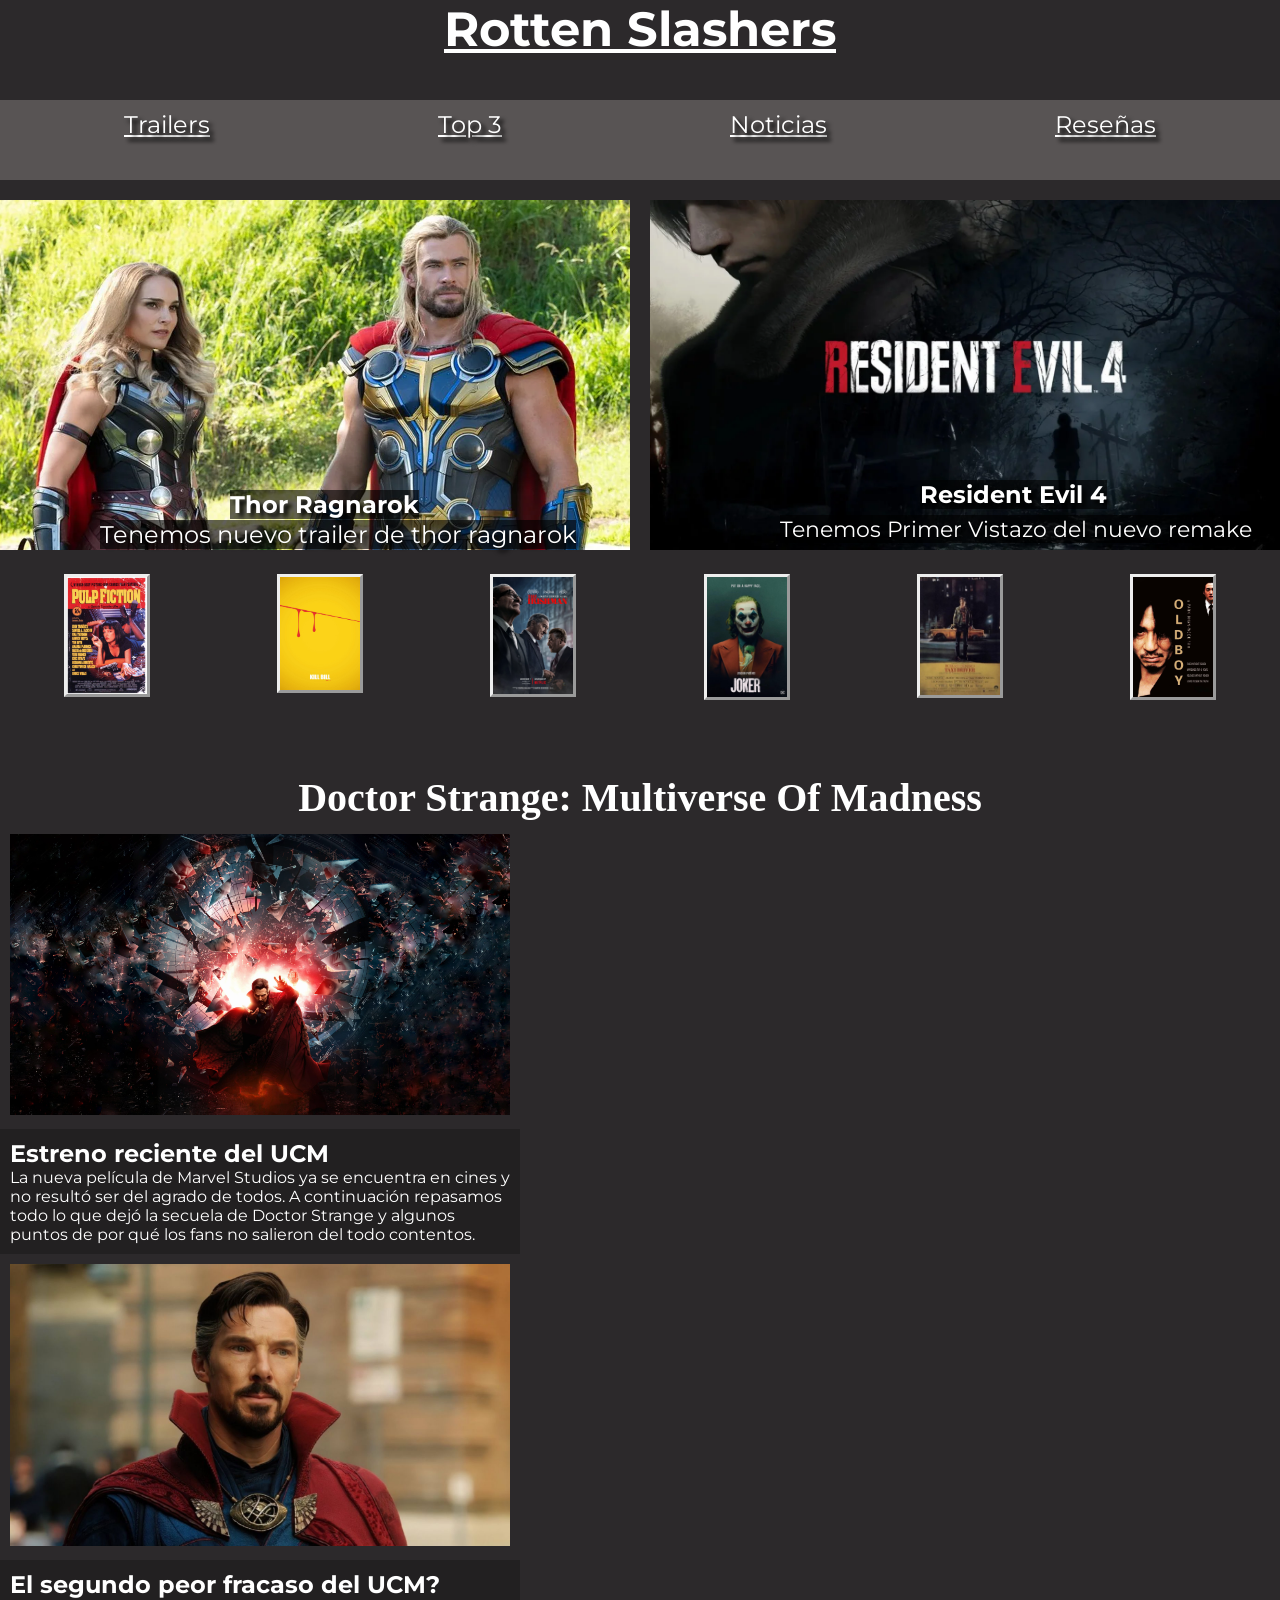
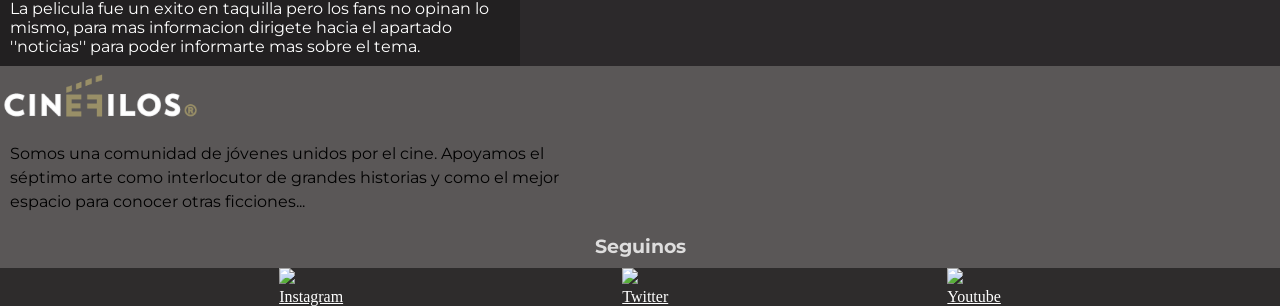
==== index.html @ 1c64549d "first commit" ====
<!DOCTYPE html>
<html lang="en">

<head>
    <meta charset="UTF-8">
    <meta http-equiv="X-UA-Compatible" content="IE=edge">
    <meta name="viewport" content="width=device-width, initial-scale=1.0">
    <title>Rotten Slashers</title>
    <link rel="stylesheet" href="./css/style.css">
    <link rel="preconnect" href="https://fonts.googleapis.com">
    <link rel="preconnect" href="https://fonts.gstatic.com" crossorigin>
    <link href="https://fonts.googleapis.com/css2?family=Indie+Flower&family=Montserrat:wght@400;700&display=swap"
        rel="stylesheet">
</head>

<body>
    <main>
        <header>
            <a href="./index.html" class="titulo1">
                <h1>Rotten Slashers</h1>
            </a>
            <article class="articulo">
                <div class="trailer1">
                    <a href="./secciones/trailers.html">Trailers</a>
                </div>
                <div class="top10">
                    <a href="./secciones/top10.html">Top 3</a>
                </div>
                <div class="noticias">
                    <a href="./secciones/noticias.html">Noticias</a>
                </div>
                <div class="reseñas">
                    <a href="./secciones/reseñas.html">Reseñas</a>
                </div>
            </article>
        </header>
        <article class="grid">
            <div>
                <img src="./image/thor jeje.png" alt="">
            </div>
            <div>
                <img src="./image/Resident-evil-4-1400x800.jpg (1).jpg" alt="">
            </div>
        </article>
        <section class="ImagenTexto">
            <h2 class="thor">Thor Ragnarok</h2>
            <p class="trailer">Tenemos nuevo trailer de thor ragnarok</p>
            <h2 class="resident">Resident Evil 4</h2>
            <p class="trailer2">Tenemos Primer Vistazo del nuevo remake</p>
        </section>
        <article class="image">
            <div>
                <img src="./secciones/image/pulp-fiction.jpg" alt="">
            </div>
            <div>
                <img src="./secciones/image/s.jpg" alt="">
            </div>
            <div>
                <img src="./secciones/image/Irlandés.jpg" alt="">
            </div>
            <div>
                <img src="./secciones/image/dd586203382ee10102c591bff2a551b8.jpg" alt="">
            </div>
            <div>
                <img src="./secciones/image/D_NQ_NP_952927-MLA26404865050_112017-O.jpg" alt="">
            </div>
            <div>
                <img src="./secciones/image/357472.jpg" alt="">
            </div>
        </article>
        <div class="NoticiasMenu">
            <h2>Doctor Strange: Multiverse Of Madness</h2>
            <img src="./secciones/image/doctor.jpg" alt="">
        </div>
        <div class="texto2">
            <h2>Estreno reciente del UCM</h2>
            <p>La nueva película de Marvel Studios ya se encuentra en cines y no resultó ser del agrado de todos. A
                continuación repasamos todo lo que dejó la secuela de Doctor Strange y algunos puntos de por qué los
                fans no
                salieron del todo contentos.</p>
        </div>
        <article class="doctor2">
            <img src="./secciones/image/doctor 2.jpg" alt="">
            <div class="ParrafoDoctor">
                <h2>El segundo peor fracaso del UCM?</h2>
                <p>La pelicula fue un exito en taquilla pero los fans no opinan lo mismo, para mas informacion
                    dirigete hacia el apartado ''noticias'' para poder informarte mas sobre el tema.
                </p>
            </div>
        </article>
        <footer>
            <div class="cinefilo">
                <img src="./image/SIN-FONDO-1.png" alt="">
                <p>Somos una comunidad de jóvenes unidos por el cine.
                    Apoyamos el séptimo arte como interlocutor de grandes historias
                    y como el mejor espacio para conocer otras ficciones...</p>
            </div>
            <div class="seguinos">
                <h2>Seguinos</h2>
            </div>
            <div class="redes">
                <a href="https://www.instagram.com/slashd5/">
                    <img src="https://img.icons8.com/fluency/48/000000/instagram-new.png">
                    <p>Instagram</p>
                </a>
                <a href="https://twitter.com/slashf5">
                    <img src="https://img.icons8.com/fluency/48/000000/twitter.png">
                    <p>Twitter</p>
                </a>
                <a href="https://www.youtube.com/channel/UCQHdtPKW9OUkHSm7GpXSTvQ">
                    <img src="https://img.icons8.com/color/48/000000/youtube-play.png">
                    <p>Youtube</p>
                </a>
            </div>
        </footer>
    </main>
</body>

</html>
---- css/style.css ----
*{
    margin: 0;
    padding: 0;
    }
    /* Mobile First 480px a 768px*/
    @media (max-width:720px){
        .articulo{
            font-family: 'Indie Flower', cursive;
            font-family: 'Montserrat', sans-serif;
            display: flex;
            justify-content: space-around;
            flex-direction: row;
            background-color:  rgb(63, 60, 60);
        }
        header h1{
            font-size: 3rem;
            background-color: rgba(65, 59, 59, 0.514);
        }
        body img{
            width: 200px;
        }
        body {
            background-color: rgb(63, 60, 60);
        }
        /* links visitados */
a:link {
    color:rgb(255, 255, 255)
}
/* link ya visitado */
a:visited {
    transition: color 0.3s ease;
    color:rgb(224, 127, 200)
}
/* pasar el mouse por arriba */
a:hover {
    transition: color 0.3s ease;
    color:#20caf5
}
/* clickear el link o mantener presionado */
a:active {
    transition: color 0.3s ease;
    color:rgb(255, 0, 0);
}
body {
    background-color: rgb(44, 41, 43);
}
body p{
    color: rgb(204, 198, 198);
    font-size: 1rem;
    margin: 10px;
}
body h2 {
    color: rgb(255, 255, 255);
    margin: 20px;
}
.notices img{
    width: 400px;
    height: 200px;
}
body img {
    margin: 10px;
}
.estrenol {
    background-color: rgba(0, 0, 0, 0.342);
}
.estrenot {
    background-color: rgba(0, 0, 0, 0.342);
}
.estrenor {
    background-color: rgba(0, 0, 0, 0.342);
}
.main {
    margin: 20px;
}
.grid {
    display: flex;
}
.grid img{
    width: 240px;
}
.image img {
    width: 50px;
    border: outset;
}
.image {
    display: flex;
    justify-content: space-between;
    margin: 20px;
}
@media only screen and (min-width: 0px) {
    .grid {
        display: none;
    }
}
@media only screen and (min-width: 0px) {
    .ImagenTexto {
        display: none;
    }
}
footer img {
    width: 50px;
}
.redes{
    background-color: rgb(34, 37, 34);
    display: flex;
    flex-direction: row;
    justify-content: space-around;
}
@media only screen and (min-width: 0px) {
    .cinefilo {
    display: none;
    }
}
@media only screen and (min-width: 0px) {
    .seguinos {
    display: none;
    }
}
}
    /* desktop */
@media (min-width:720px){
        
    /* esta seccion vendria a ser los links de la barra header */
    .articulo{
        height: 60px;
        font-family: 'Indie Flower', cursive;
        font-family: 'Montserrat', sans-serif;
        display: flex;
        justify-content: space-around;
        flex-direction: row;
        text-shadow: 4px 4px 4px rgb(0, 0, 0);
        font-size: 1.5rem;
        background-color: rgb(88, 84, 84);
        padding: 10px;
    }
    .image img {
        width: 80px;
        border-style: outset;
    }
    .image {
        display: flex;
        justify-content: center;
        justify-content: space-around;
        height: 200px;
    }
    .NoticiasMenu img {
        width: 500px;
        padding: 10px;
    }
    .NoticiasMenu {
        color: white;
    }
    .doctor2 img{
        width: 500px;
        padding: 10px;
    }
    .ParrafoDoctor {
        padding: 10px;
        width: 500px;
        color: rgb(255, 255, 255);
        background-color: rgba(0, 0, 0, 0.226);
        font-size: 1rem;
        font-family: 'Montserrat', sans-serif;
    }
    .NoticiasMenu h2 {
        display: flex;
        justify-content: center;
        height: 50px;
        font-size: 2.5rem;
    }
    .redes{
        display: flex;
        justify-content: end;
    }
    .texto2 {
        padding: 10px;
        width: 500px;
        color: rgb(255, 255, 255);
        background-color: rgba(0, 0, 0, 0.226);
        font-size: 1rem;
        font-family: 'Montserrat', sans-serif;
    }
    /* links visitados */
    a:link {
        color:rgb(255, 255, 255)
    }
    /* link ya visitado */
    a:visited {
        transition: color 0.3s ease;
        color:rgb(224, 127, 200)
    }
    /* pasar el mouse por arriba */
    a:hover {
        transition: color 0.3s ease;
        color:#20caf5
    }
    /* clickear el link o mantener presionado */
    a:active {
        transition: color 0.3s ease;
        color:rgb(255, 0, 0);
    }
    body {
        /* background-image: url(./image/fondo2.jpg); */
        background-color: rgb(44, 41, 43);
    }
    .ultimotrailer {
        color: white;
    }
    .parrafotrailer{
        color: white;
    }
    .grid img{
        width: 650px;
        height: 350px;
        padding: 10px;
        cursor: pointer;
        box-shadow: 0px 0px 0px black;
    }
    .grid {
        display: flex;
        justify-content: center;
        padding: 10px;
    }
    .ImagenTexto {
        font-family: 'Montserrat', sans-serif;
        display: flex;
    }
    .thor { 
        position: absolute;
        top: 490px;
        left: 230px;
        background-color: rgba(0, 0, 0, 0.616);
        color: white;
        text-shadow: 4px 4px 4px rgb(0, 0, 0);
        cursor: pointer;
    }
    .trailer {
        position: absolute;
        top: 520px;
        left: 100px;
        font-size: 1.5rem;
        background-color: rgba(0, 0, 0, 0.616);
        color: white;
        text-shadow: 4px 4px 4px rgb(0, 0, 0);
        cursor: pointer;
    }
    .resident {
        position: absolute;
        top: 480px;
        left: 920px;
        font-size: 1.5rem;
        background-color: rgba(0, 0, 0, 0.616);
        color: white;
        text-shadow: 4px 4px 4px rgb(0, 0, 0);
        cursor: pointer;
    }
    .trailer2 {
        position: absolute;
        top: 515px;
        left: 780px;
        font-size: 1.4rem;
        background-color: rgba(0, 0, 0, 0.616);
        color: white;
        text-shadow: 4px 4px 4px rgb(0, 0, 0);
        cursor: pointer;
    }
    .cinefilo {
        display: flex;
        flex-direction: column;
    }
    .cinefilo img {
        width: 200px;
    }
    .redes img{
        width: 50px;
    }
    footer {
        background-color: rgb(90, 87, 87);
    }
    .cinefilo p {
        width: 600px;
        font-family: 'Montserrat', sans-serif;
        line-height: 1.5rem;
        padding: 10px;
    }
    .redes {
        display: flex;
        justify-content: flex-end;
        justify-content: space-evenly;
        background-color: rgba(0, 0, 0, 0.493);
    }
    .seguinos {
        display: flex;
        justify-content: center;
        font-family: 'Montserrat', sans-serif;
        color: #ffffffcc;
        font-size: 0.8rem;
        padding: 10px;
    }
    .titulo1 {
        display: flex;
        justify-content: center;
        font-family: 'Montserrat', sans-serif;
        height: 100px;
        font-size: 1.5rem;
    }
    .top img{
        width: 600px;
        height: 300px;
        margin: 10px;
    }
    .top {
        display: flex;
        flex-direction: column;
        align-items: center;
    }
    .top p {
        width: 1000px;
        color: white;
        font-family: 'Montserrat', sans-serif;
        line-height: 1.5rem;
    }
    .top h2 {
        font-size: 2rem;
        color: white;
        font-family: 'Montserrat', sans-serif;
        text-shadow: 4px 4px 4px rgb(0, 0, 0);
        margin: 20px;
    }
    .TituloTop h2{
        display: flex;
        justify-content: center;
        font-size: 2rem;
        color: white;
        margin: 30px;
        text-shadow: 4px 4px 4px rgb(0, 0, 0);
    }
    .notices{
        margin: 10px;
        display: flex;
        align-items: center;
    }
    .notices img{
        width: 700px;
        height: 400px;
    }
    .notices {
        display: flex;
        flex-direction: column;
    }
    .notices .titu{
        display: flex;
        justify-content: center;
    }
    .notices p {
        width: 900px;
        font-family: 'Montserrat', sans-serif;
        line-height: 1.5rem;
        margin: 10px;
        color: white;
    }
    .notices h2{
        width: 750px;
        font-family: 'Montserrat', sans-serif;
        margin: 10px;
        color: white;
    }
    .Trailer {
        margin: 10px;
        display: flex;
        flex-direction: column;
        align-items: center;
    }
    .Trailer p{
        width: 900px;
        font-family: 'Montserrat', sans-serif;
        line-height: 1.5rem;
        margin: 10px;
        color: white;
    }
    .Trailer h2{
        font-family: 'Montserrat', sans-serif;
        margin: 20px;
        color: white;
    }
    .estrenor {
        border: outset;
        font-size: 0.5rem;
        background-color: rgba(0, 0, 0, 0.39);
    }
    .estrenol {
        border: outset;
        font-size: 0.5rem;
        background-color: rgba(0, 0, 0, 0.39);
    }
    .estrenot {
        border: outset;
        font-size: 0.5rem;
        background-color: rgba(0, 0, 0, 0.39);
    }
    .formulario {
        background-color: rgb(61, 62, 65);
        border-radius: 2rem;
        display: grid;
        grid-template-columns: 1fr;
        text-align: center;
        width: min( 60rem, 100% );
        padding-bottom: 1rem;
        margin-top: 1rem;
        font-size: 1.6rem;
        line-height: 1.5;
    }
    .contenedor {
        max-width: 120rem;
        margin: 0 auto;
    }
    .main p {
        font-family: 'Montserrat', sans-serif;
        color: white;
        font-size: 1rem;
    }
    .main h2 {
        color: white;
        font-size: 2rem;
        font-family: 'Montserrat', sans-serif;
    }
}
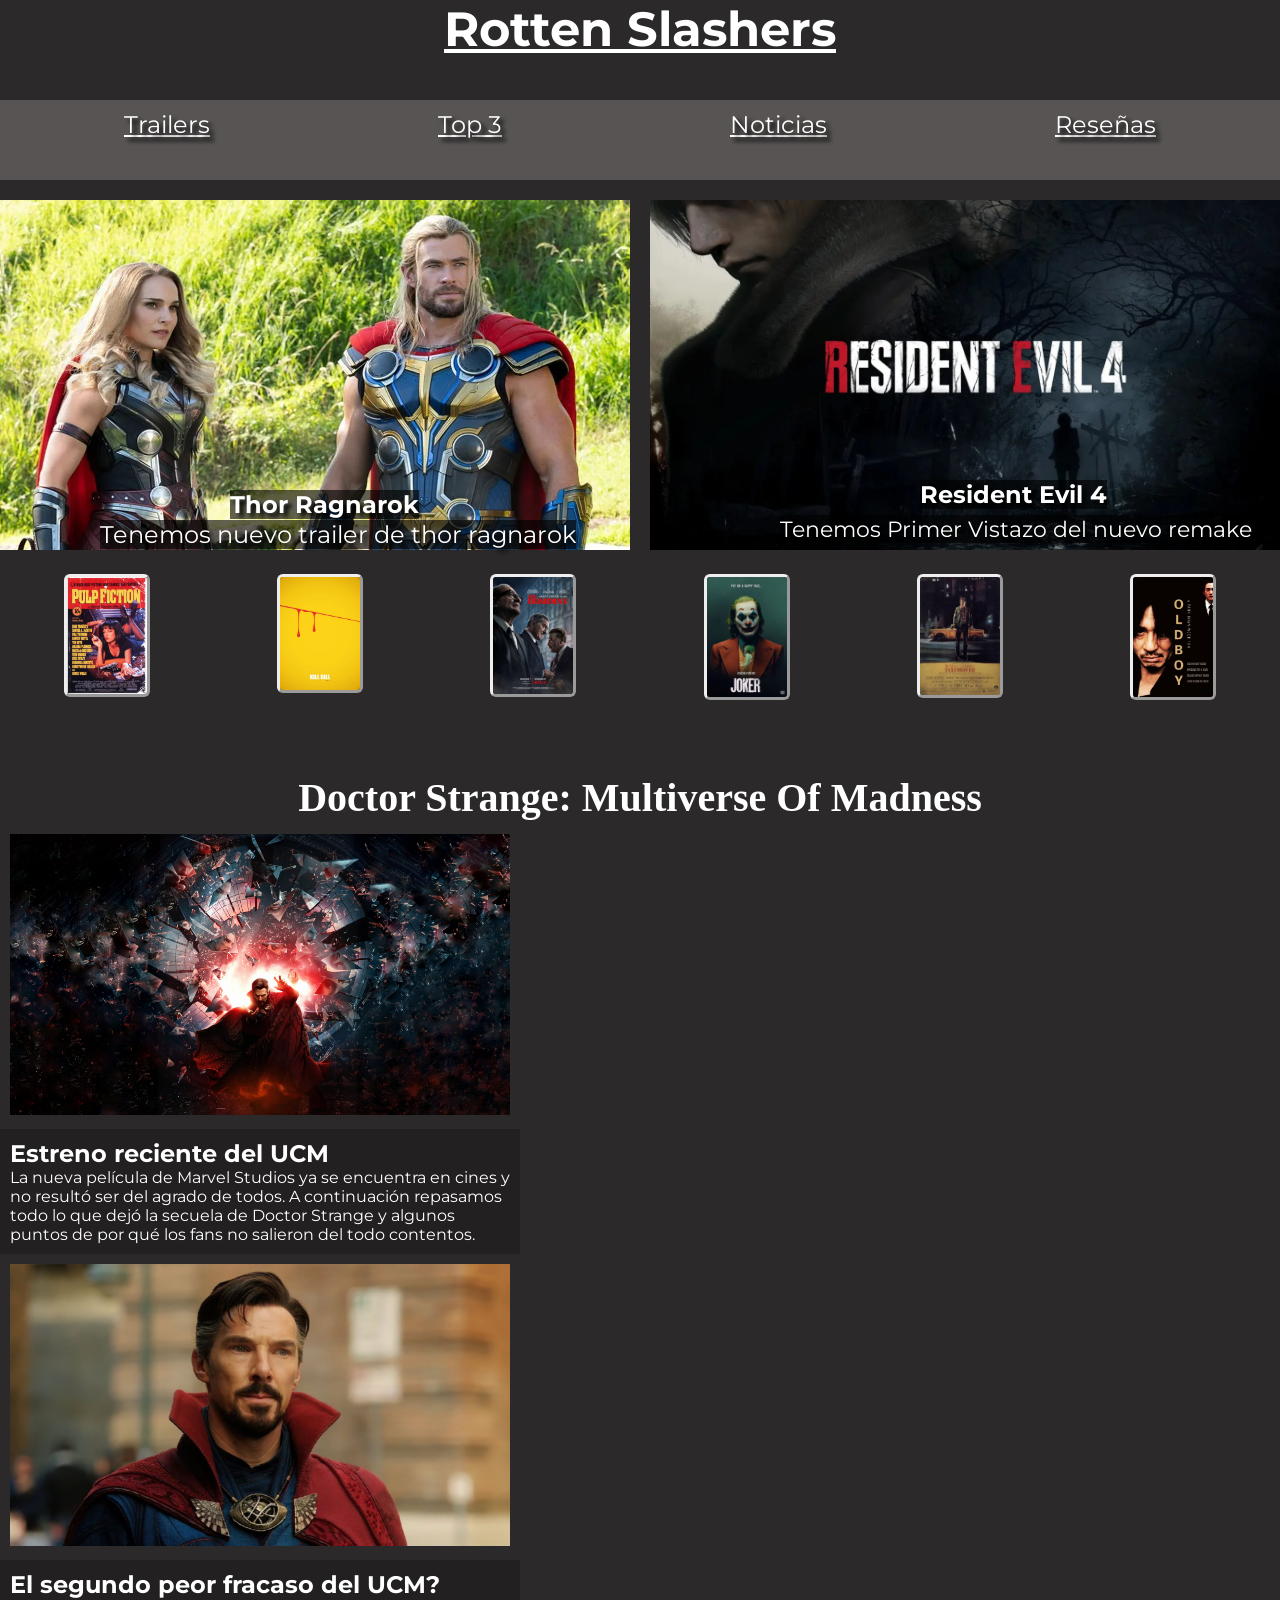
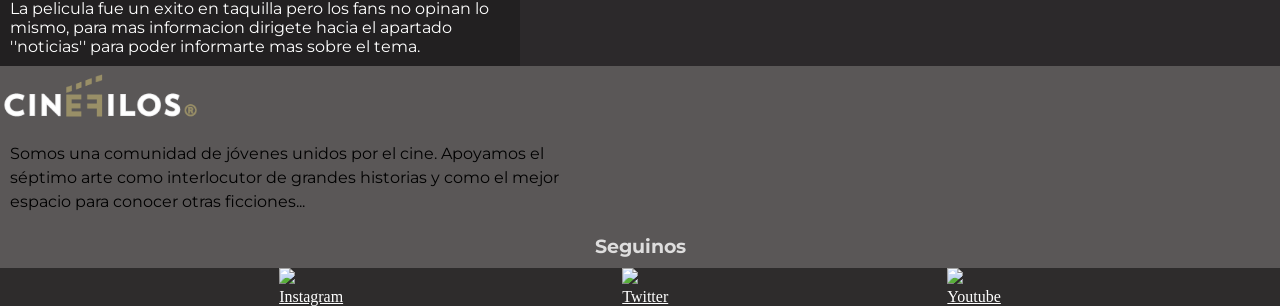
==== commit 47278b9b: "first commit" ====
--- a/index.html
+++ b/index.html
@@ -50,22 +50,22 @@
         </section>
         <article class="image">
             <div>
-                <img src="./secciones/image/pulp-fiction.jpg" alt="">
+                <img class="box" src="./secciones/image/pulp-fiction.jpg" alt="">
             </div>
             <div>
-                <img src="./secciones/image/s.jpg" alt="">
+                <img class="box" src="./secciones/image/s.jpg" alt="">
             </div>
             <div>
-                <img src="./secciones/image/Irlandés.jpg" alt="">
+                <img class="box" src="./secciones/image/Irlandés.jpg" alt="">
             </div>
             <div>
-                <img src="./secciones/image/dd586203382ee10102c591bff2a551b8.jpg" alt="">
+                <img class="box" src="./secciones/image/dd586203382ee10102c591bff2a551b8.jpg" alt="">
             </div>
             <div>
-                <img src="./secciones/image/D_NQ_NP_952927-MLA26404865050_112017-O.jpg" alt="">
+                <img class="box" src="./secciones/image/D_NQ_NP_952927-MLA26404865050_112017-O.jpg" alt="">
             </div>
             <div>
-                <img src="./secciones/image/357472.jpg" alt="">
+                <img class="box" src="./secciones/image/357472.jpg" alt="">
             </div>
         </article>
         <div class="NoticiasMenu">
--- a/css/style.css
+++ b/css/style.css
@@ -1,127 +1,155 @@
-*{
+* {
     margin: 0;
     padding: 0;
-    }
-    /* Mobile First 480px a 768px*/
-    @media (max-width:720px){
-        .articulo{
-            font-family: 'Indie Flower', cursive;
-            font-family: 'Montserrat', sans-serif;
-            display: flex;
-            justify-content: space-around;
-            flex-direction: row;
-            background-color:  rgb(63, 60, 60);
+}
+
+/* Mobile First 480px a 768px*/
+@media (max-width:720px) {
+    .articulo {
+        font-family: 'Indie Flower', cursive;
+        font-family: 'Montserrat', sans-serif;
+        display: flex;
+        justify-content: space-around;
+        flex-direction: row;
+        background-color: rgb(63, 60, 60);
+    }
+
+    header h1 {
+        font-size: 3rem;
+        background-color: rgba(65, 59, 59, 0.514);
+    }
+
+    body img {
+        width: 200px;
+    }
+
+    body {
+        background-color: rgb(63, 60, 60);
+    }
+
+    /* links visitados */
+    a:link {
+        color: rgb(255, 255, 255)
+    }
+
+    /* link ya visitado */
+    a:visited {
+        transition: color 0.3s ease;
+        color: rgb(224, 127, 200)
+    }
+
+    /* pasar el mouse por arriba */
+    a:hover {
+        transition: color 0.3s ease;
+        color: #20caf5
+    }
+
+    /* clickear el link o mantener presionado */
+    a:active {
+        transition: color 0.3s ease;
+        color: rgb(255, 0, 0);
+    }
+
+    body {
+        background-color: rgb(44, 41, 43);
+    }
+
+    body p {
+        color: rgb(204, 198, 198);
+        font-size: 1rem;
+        margin: 10px;
+    }
+
+    body h2 {
+        color: rgb(255, 255, 255);
+        margin: 20px;
+    }
+
+    .notices img {
+        width: 400px;
+        height: 200px;
+    }
+
+    body img {
+        margin: 10px;
+    }
+
+    .estrenol {
+        background-color: rgba(0, 0, 0, 0.342);
+    }
+
+    .estrenot {
+        background-color: rgba(0, 0, 0, 0.342);
+    }
+
+    .estrenor {
+        background-color: rgba(0, 0, 0, 0.342);
+    }
+
+    .main {
+        margin: 20px;
+    }
+
+    .grid {
+        display: flex;
+    }
+
+    .grid img {
+        width: 240px;
+    }
+
+    .image img {
+        width: 50px;
+        border: outset;
+    }
+
+    .image {
+        display: flex;
+        justify-content: space-between;
+        margin: 20px;
+    }
+
+    @media only screen and (min-width: 0px) {
+        .grid {
+            display: none;
         }
-        header h1{
-            font-size: 3rem;
-            background-color: rgba(65, 59, 59, 0.514);
+    }
+
+    @media only screen and (min-width: 0px) {
+        .ImagenTexto {
+            display: none;
         }
-        body img{
-            width: 200px;
+    }
+
+    footer img {
+        width: 50px;
+    }
+
+    .redes {
+        background-color: rgb(34, 37, 34);
+        display: flex;
+        flex-direction: row;
+        justify-content: space-around;
+    }
+
+    @media only screen and (min-width: 0px) {
+        .cinefilo {
+            display: none;
         }
-        body {
-            background-color: rgb(63, 60, 60);
+    }
+
+    @media only screen and (min-width: 0px) {
+        .seguinos {
+            display: none;
         }
-        /* links visitados */
-a:link {
-    color:rgb(255, 255, 255)
+    }
 }
-/* link ya visitado */
-a:visited {
-    transition: color 0.3s ease;
-    color:rgb(224, 127, 200)
-}
-/* pasar el mouse por arriba */
-a:hover {
-    transition: color 0.3s ease;
-    color:#20caf5
-}
-/* clickear el link o mantener presionado */
-a:active {
-    transition: color 0.3s ease;
-    color:rgb(255, 0, 0);
-}
-body {
-    background-color: rgb(44, 41, 43);
-}
-body p{
-    color: rgb(204, 198, 198);
-    font-size: 1rem;
-    margin: 10px;
-}
-body h2 {
-    color: rgb(255, 255, 255);
-    margin: 20px;
-}
-.notices img{
-    width: 400px;
-    height: 200px;
-}
-body img {
-    margin: 10px;
-}
-.estrenol {
-    background-color: rgba(0, 0, 0, 0.342);
-}
-.estrenot {
-    background-color: rgba(0, 0, 0, 0.342);
-}
-.estrenor {
-    background-color: rgba(0, 0, 0, 0.342);
-}
-.main {
-    margin: 20px;
-}
-.grid {
-    display: flex;
-}
-.grid img{
-    width: 240px;
-}
-.image img {
-    width: 50px;
-    border: outset;
-}
-.image {
-    display: flex;
-    justify-content: space-between;
-    margin: 20px;
-}
-@media only screen and (min-width: 0px) {
-    .grid {
-        display: none;
-    }
-}
-@media only screen and (min-width: 0px) {
-    .ImagenTexto {
-        display: none;
-    }
-}
-footer img {
-    width: 50px;
-}
-.redes{
-    background-color: rgb(34, 37, 34);
-    display: flex;
-    flex-direction: row;
-    justify-content: space-around;
-}
-@media only screen and (min-width: 0px) {
-    .cinefilo {
-    display: none;
-    }
-}
-@media only screen and (min-width: 0px) {
-    .seguinos {
-    display: none;
-    }
-}
-}
-    /* desktop */
-@media (min-width:720px){
-        
+
+/* desktop */
+@media (min-width:720px) {
+
     /* esta seccion vendria a ser los links de la barra header */
-    .articulo{
+    .articulo {
         height: 60px;
         font-family: 'Indie Flower', cursive;
         font-family: 'Montserrat', sans-serif;
@@ -133,27 +161,33 @@
         background-color: rgb(88, 84, 84);
         padding: 10px;
     }
+
     .image img {
         width: 80px;
         border-style: outset;
     }
+
     .image {
         display: flex;
         justify-content: center;
         justify-content: space-around;
         height: 200px;
     }
+
     .NoticiasMenu img {
         width: 500px;
         padding: 10px;
     }
+
     .NoticiasMenu {
         color: white;
     }
-    .doctor2 img{
+
+    .doctor2 img {
         width: 500px;
         padding: 10px;
     }
+
     .ParrafoDoctor {
         padding: 10px;
         width: 500px;
@@ -162,16 +196,19 @@
         font-size: 1rem;
         font-family: 'Montserrat', sans-serif;
     }
+
     .NoticiasMenu h2 {
         display: flex;
         justify-content: center;
         height: 50px;
         font-size: 2.5rem;
     }
-    .redes{
+
+    .redes {
         display: flex;
         justify-content: end;
     }
+
     .texto2 {
         padding: 10px;
         width: 500px;
@@ -180,52 +217,63 @@
         font-size: 1rem;
         font-family: 'Montserrat', sans-serif;
     }
+
     /* links visitados */
     a:link {
-        color:rgb(255, 255, 255)
-    }
+        color: rgb(255, 255, 255)
+    }
+
     /* link ya visitado */
     a:visited {
         transition: color 0.3s ease;
-        color:rgb(224, 127, 200)
-    }
+        color: rgb(224, 127, 200)
+    }
+
     /* pasar el mouse por arriba */
     a:hover {
         transition: color 0.3s ease;
-        color:#20caf5
-    }
+        color: #20caf5
+    }
+
     /* clickear el link o mantener presionado */
     a:active {
         transition: color 0.3s ease;
-        color:rgb(255, 0, 0);
-    }
+        color: rgb(255, 0, 0);
+    }
+
     body {
         /* background-image: url(./image/fondo2.jpg); */
         background-color: rgb(44, 41, 43);
     }
+
     .ultimotrailer {
         color: white;
     }
-    .parrafotrailer{
-        color: white;
-    }
-    .grid img{
+
+    .parrafotrailer {
+        color: white;
+    }
+
+    .grid img {
         width: 650px;
         height: 350px;
         padding: 10px;
         cursor: pointer;
         box-shadow: 0px 0px 0px black;
     }
+
     .grid {
         display: flex;
         justify-content: center;
         padding: 10px;
     }
+
     .ImagenTexto {
         font-family: 'Montserrat', sans-serif;
         display: flex;
     }
-    .thor { 
+
+    .thor {
         position: absolute;
         top: 490px;
         left: 230px;
@@ -234,6 +282,7 @@
         text-shadow: 4px 4px 4px rgb(0, 0, 0);
         cursor: pointer;
     }
+
     .trailer {
         position: absolute;
         top: 520px;
@@ -244,6 +293,7 @@
         text-shadow: 4px 4px 4px rgb(0, 0, 0);
         cursor: pointer;
     }
+
     .resident {
         position: absolute;
         top: 480px;
@@ -254,6 +304,7 @@
         text-shadow: 4px 4px 4px rgb(0, 0, 0);
         cursor: pointer;
     }
+
     .trailer2 {
         position: absolute;
         top: 515px;
@@ -264,31 +315,38 @@
         text-shadow: 4px 4px 4px rgb(0, 0, 0);
         cursor: pointer;
     }
+
     .cinefilo {
         display: flex;
         flex-direction: column;
     }
+
     .cinefilo img {
         width: 200px;
     }
-    .redes img{
+
+    .redes img {
         width: 50px;
     }
+
     footer {
         background-color: rgb(90, 87, 87);
     }
+
     .cinefilo p {
         width: 600px;
         font-family: 'Montserrat', sans-serif;
         line-height: 1.5rem;
         padding: 10px;
     }
+
     .redes {
         display: flex;
         justify-content: flex-end;
         justify-content: space-evenly;
         background-color: rgba(0, 0, 0, 0.493);
     }
+
     .seguinos {
         display: flex;
         justify-content: center;
@@ -297,6 +355,7 @@
         font-size: 0.8rem;
         padding: 10px;
     }
+
     .titulo1 {
         display: flex;
         justify-content: center;
@@ -304,22 +363,26 @@
         height: 100px;
         font-size: 1.5rem;
     }
-    .top img{
+
+    .top img {
         width: 600px;
         height: 300px;
         margin: 10px;
     }
+
     .top {
         display: flex;
         flex-direction: column;
         align-items: center;
     }
+
     .top p {
         width: 1000px;
         color: white;
         font-family: 'Montserrat', sans-serif;
         line-height: 1.5rem;
     }
+
     .top h2 {
         font-size: 2rem;
         color: white;
@@ -327,7 +390,8 @@
         text-shadow: 4px 4px 4px rgb(0, 0, 0);
         margin: 20px;
     }
-    .TituloTop h2{
+
+    .TituloTop h2 {
         display: flex;
         justify-content: center;
         font-size: 2rem;
@@ -335,23 +399,28 @@
         margin: 30px;
         text-shadow: 4px 4px 4px rgb(0, 0, 0);
     }
-    .notices{
+
+    .notices {
         margin: 10px;
         display: flex;
         align-items: center;
     }
-    .notices img{
+
+    .notices img {
         width: 700px;
         height: 400px;
     }
+
     .notices {
         display: flex;
         flex-direction: column;
     }
-    .notices .titu{
-        display: flex;
-        justify-content: center;
-    }
+
+    .notices .titu {
+        display: flex;
+        justify-content: center;
+    }
+
     .notices p {
         width: 900px;
         font-family: 'Montserrat', sans-serif;
@@ -359,69 +428,90 @@
         margin: 10px;
         color: white;
     }
-    .notices h2{
+
+    .notices h2 {
         width: 750px;
         font-family: 'Montserrat', sans-serif;
         margin: 10px;
         color: white;
     }
+
     .Trailer {
         margin: 10px;
         display: flex;
         flex-direction: column;
         align-items: center;
     }
-    .Trailer p{
+
+    .Trailer p {
         width: 900px;
         font-family: 'Montserrat', sans-serif;
         line-height: 1.5rem;
         margin: 10px;
         color: white;
     }
-    .Trailer h2{
+
+    .Trailer h2 {
         font-family: 'Montserrat', sans-serif;
         margin: 20px;
         color: white;
     }
+
     .estrenor {
         border: outset;
         font-size: 0.5rem;
         background-color: rgba(0, 0, 0, 0.39);
     }
+
     .estrenol {
         border: outset;
         font-size: 0.5rem;
         background-color: rgba(0, 0, 0, 0.39);
     }
+
     .estrenot {
         border: outset;
         font-size: 0.5rem;
         background-color: rgba(0, 0, 0, 0.39);
     }
+
     .formulario {
         background-color: rgb(61, 62, 65);
         border-radius: 2rem;
         display: grid;
         grid-template-columns: 1fr;
         text-align: center;
-        width: min( 60rem, 100% );
+        width: min(60rem, 100%);
         padding-bottom: 1rem;
         margin-top: 1rem;
         font-size: 1.6rem;
         line-height: 1.5;
     }
+
     .contenedor {
         max-width: 120rem;
         margin: 0 auto;
     }
+
     .main p {
         font-family: 'Montserrat', sans-serif;
         color: white;
         font-size: 1rem;
     }
+
     .main h2 {
         color: white;
         font-size: 2rem;
         font-family: 'Montserrat', sans-serif;
     }
+}
+
+.box {
+    border-radius: 6px;
+    transition-property: all;
+    transition-duration: 2s;
+}
+
+.box:hover {
+    transform: scale(2);
 }
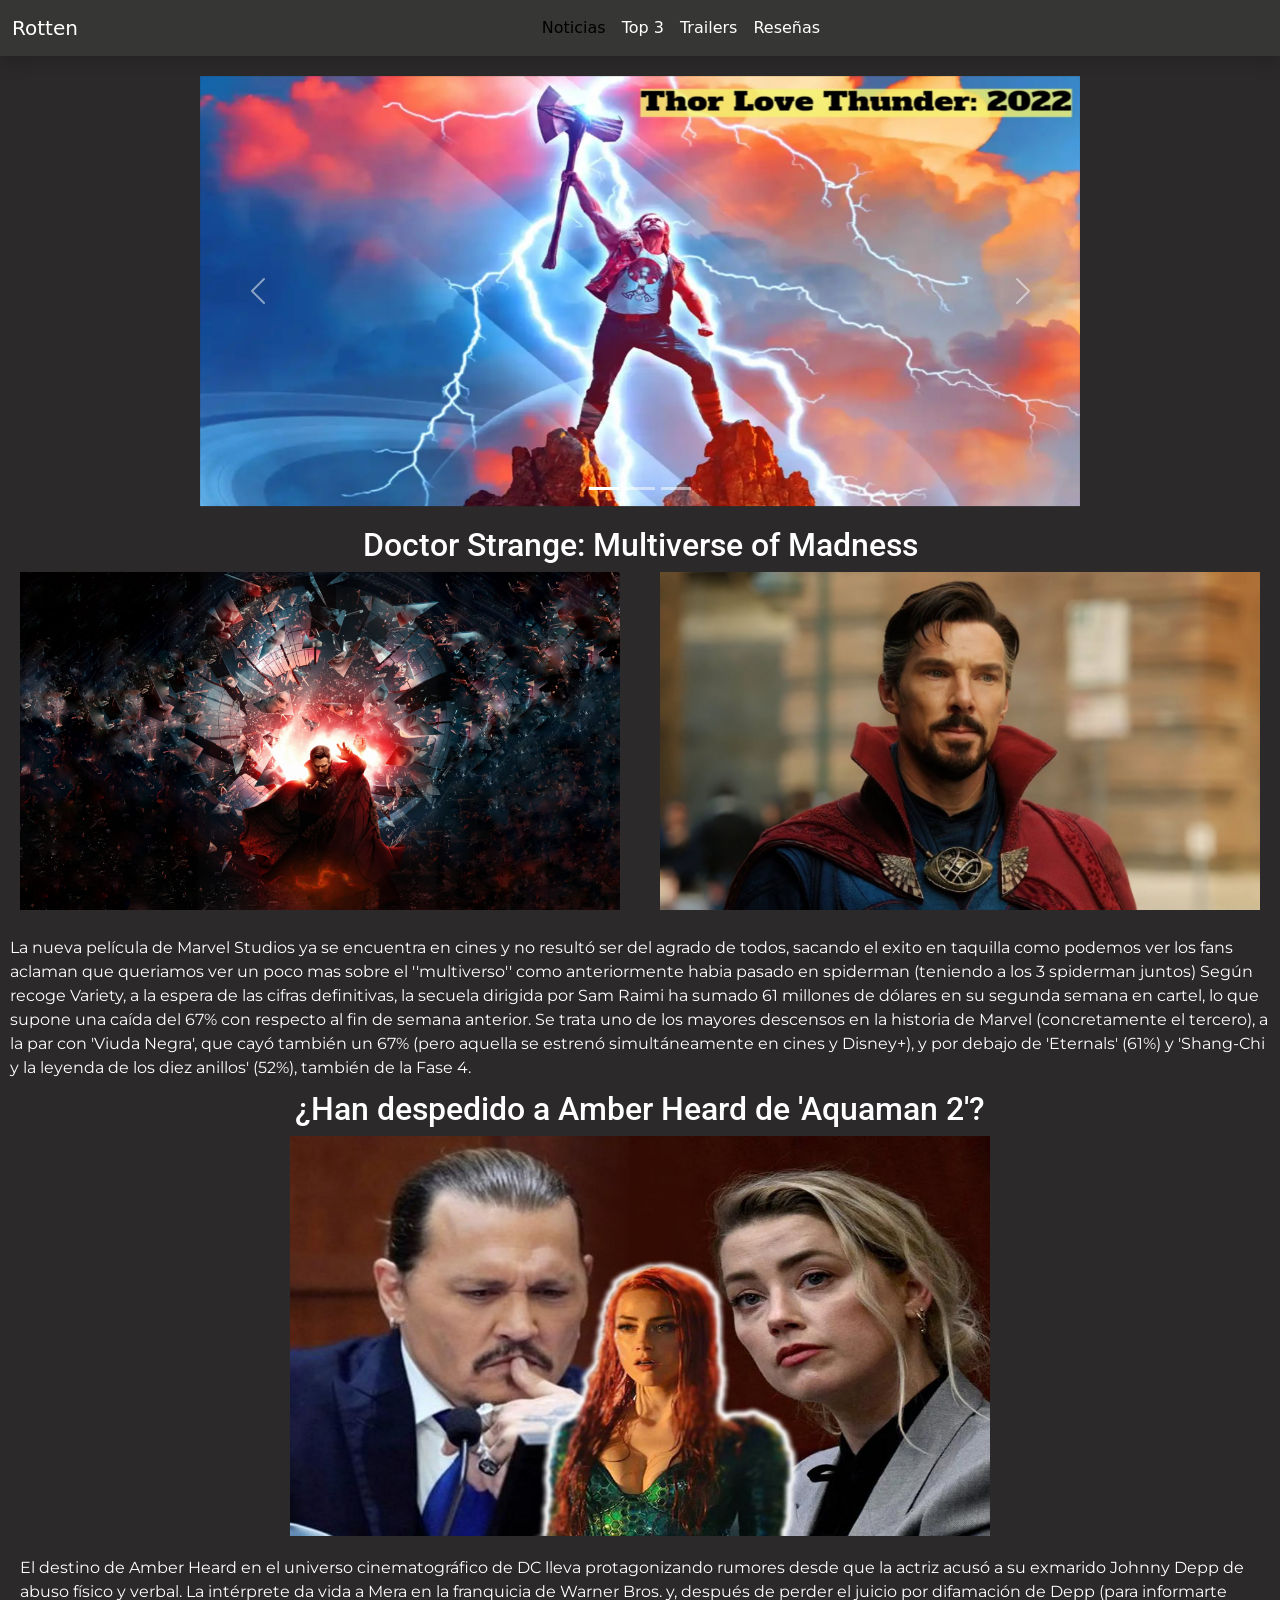
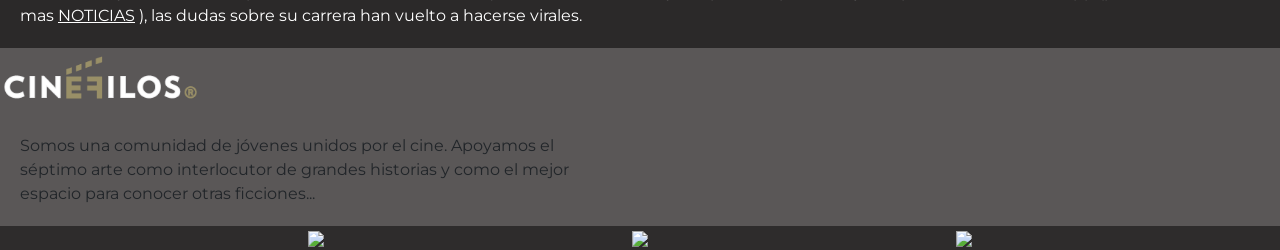
==== commit a1b01ed7: "first commit" ====
--- a/index.html
+++ b/index.html
@@ -5,89 +5,127 @@
     <meta charset="UTF-8">
     <meta http-equiv="X-UA-Compatible" content="IE=edge">
     <meta name="viewport" content="width=device-width, initial-scale=1.0">
+    <link href="https://cdn.jsdelivr.net/npm/bootstrap@5.1.3/dist/css/bootstrap.min.css" rel="stylesheet"
+        integrity="sha384-1BmE4kWBq78iYhFldvKuhfTAU6auU8tT94WrHftjDbrCEXSU1oBoqyl2QvZ6jIW3" crossorigin="anonymous">
     <title>Rotten Slashers</title>
     <link rel="stylesheet" href="./css/style.css">
     <link rel="preconnect" href="https://fonts.googleapis.com">
     <link rel="preconnect" href="https://fonts.gstatic.com" crossorigin>
     <link href="https://fonts.googleapis.com/css2?family=Indie+Flower&family=Montserrat:wght@400;700&display=swap"
         rel="stylesheet">
+    <link rel="preconnect" href="https://fonts.googleapis.com">
+    <link rel="preconnect" href="https://fonts.gstatic.com" crossorigin>
+    <link href="https://fonts.googleapis.com/css2?family=Roboto:wght@900&display=swap" rel="stylesheet">
 </head>
 
 <body>
-    <main>
-        <header>
-            <a href="./index.html" class="titulo1">
-                <h1>Rotten Slashers</h1>
-            </a>
-            <article class="articulo">
-                <div class="trailer1">
-                    <a href="./secciones/trailers.html">Trailers</a>
+    <main class="inicio">
+        <header class="headercolor">
+            <nav class="navbar navbar-expand-lg navbar-color1 bg-color2 shadow">
+                <div class="container-fluid">
+                    <a class="navbar-brand" href="./index.html">Rotten</a>
+                    <button class="navbar-toggler" type="button" data-bs-toggle="collapse" data-bs-target="#navbarNav"
+                        aria-controls="navbarNav" aria-expanded="false" aria-label="Toggle navigation">
+                        <span class="navbar-toggler-icon"></span>
+                    </button>
+                    <div class="collapse navbar-collapse" id="navbarNav">
+                        <ul class="navbar-nav m-auto">
+                            <li class="nav-item">
+                                <a class="nav-link active" aria-current="page"
+                                    href="./secciones/noticias.html">Noticias</a>
+                            </li>
+                            <li class="nav-item">
+                                <a class="nav-link" href="./secciones/top10.html">Top 3</a>
+                            </li>
+                            <li class="nav-item">
+                                <a class="nav-link" href="./secciones/trailers.html">Trailers</a>
+                            </li>
+                            <li class="nav-item">
+                                <a class="nav-link" href="./secciones/reseñas.html">Reseñas</a>
+                            </li>
+                        </ul>
+                    </div>
                 </div>
-                <div class="top10">
-                    <a href="./secciones/top10.html">Top 3</a>
+            </nav>
+        </header>
+        <article class="grid">
+            <div id="carouselExampleIndicators" class="carousel slide" data-bs-ride="carousel">
+                <div class="carousel-indicators">
+                    <button type="button" data-bs-target="#carouselExampleIndicators" data-bs-slide-to="0"
+                        class="active" aria-current="true" aria-label="Slide 1"></button>
+                    <button type="button" data-bs-target="#carouselExampleIndicators" data-bs-slide-to="1"
+                        aria-label="Slide 2"></button>
+                    <button type="button" data-bs-target="#carouselExampleIndicators" data-bs-slide-to="2"
+                        aria-label="Slide 3"></button>
                 </div>
-                <div class="noticias">
-                    <a href="./secciones/noticias.html">Noticias</a>
+                <div class="carousel-inner">
+                    <div class="carousel-item active">
+                        <a href="./secciones/trailers.html">
+                            <img src="./image/edit.jpg" class="d-block w-60" alt="...">
+                        </a>
+                    </div>
+                    <div class="carousel-item">
+                        <a href="./secciones/noticias.html">
+                            <img src="./image/johnny condiciones.jpg" class="d-block w-60" alt="...">
+                        </a>
+                    </div>
+                    <div class="carousel-item">
+                        <a href="./secciones/trailers.html">
+                            <img src="./image/Resident-evil-44.jpg" class="d-block w-60" alt="...">
+                        </a>
+                    </div>
                 </div>
-                <div class="reseñas">
-                    <a href="./secciones/reseñas.html">Reseñas</a>
+                <button class="carousel-control-prev" type="button" data-bs-target="#carouselExampleIndicators"
+                    data-bs-slide="prev">
+                    <span class="carousel-control-prev-icon" aria-hidden="true"></span>
+                    <span class="visually-hidden">Previous</span>
+                </button>
+                <button class="carousel-control-next" type="button" data-bs-target="#carouselExampleIndicators"
+                    data-bs-slide="next">
+                    <span class="carousel-control-next-icon" aria-hidden="true"></span>
+                    <span class="visually-hidden">Next</span>
+                </button>
+            </div>
+        </article>
+        <div class="titulostrange">
+            <h2>Doctor Strange: Multiverse of Madness</h2>
+        </div>
+        <section>
+            <figure class="DoctorImagenes">
+                <img src="./secciones/image/doctor.jpg" class="doctorrr" alt="">
+                <img src="./secciones/image/doctor 2.jpg" alt="">
+            </figure>
+            <article>
+                <div class="texto2">
+                    <p>La nueva película de Marvel Studios ya se encuentra en cines y no resultó ser del agrado de
+                        todos, sacando el exito en taquilla como podemos ver los fans aclaman que queriamos ver un poco
+                        mas sobre el ''multiverso'' como anteriormente habia pasado en spiderman (teniendo a los 3
+                        spiderman juntos) Según recoge Variety, a la espera de las cifras definitivas, la secuela
+                        dirigida por Sam Raimi ha sumado 61 millones de dólares en su segunda semana en cartel, lo que
+                        supone una caída del 67% con respecto al fin de semana anterior. Se trata uno de los mayores
+                        descensos en la historia de Marvel (concretamente el tercero), a la par con 'Viuda Negra', que
+                        cayó también un 67% (pero aquella se estrenó simultáneamente en cines y Disney+), y por debajo
+                        de 'Eternals' (61%) y 'Shang-Chi y la leyenda de los diez anillos' (52%), también de la Fase 4.
+                    </p>
+                </div>
+                </div>
+                <div class="TituloAquaman">
+                    <div>
+                        <h2>¿Han despedido a Amber Heard de 'Aquaman 2'?</h2>
+                    </div>
+                </div>
+                <div class="aquaman2">
+                    <img src="./image/aquaman.jpg" alt="">
+                </div>
+                <div class="AquamanTexto2">
+                    <p>El destino de Amber Heard en el universo cinematográfico de DC lleva protagonizando rumores desde
+                        que la actriz acusó a su exmarido Johnny Depp de abuso físico y verbal. La intérprete da vida a
+                        Mera en la franquicia de Warner Bros. y, después de perder el juicio por difamación de Depp
+                        (para informarte mas <a href="./secciones/noticias.html">NOTICIAS</a> ), las dudas sobre su
+                        carrera han vuelto a hacerse virales.</p>
                 </div>
             </article>
-        </header>
-        <article class="grid">
-            <div>
-                <img src="./image/thor jeje.png" alt="">
-            </div>
-            <div>
-                <img src="./image/Resident-evil-4-1400x800.jpg (1).jpg" alt="">
-            </div>
-        </article>
-        <section class="ImagenTexto">
-            <h2 class="thor">Thor Ragnarok</h2>
-            <p class="trailer">Tenemos nuevo trailer de thor ragnarok</p>
-            <h2 class="resident">Resident Evil 4</h2>
-            <p class="trailer2">Tenemos Primer Vistazo del nuevo remake</p>
         </section>
-        <article class="image">
-            <div>
-                <img class="box" src="./secciones/image/pulp-fiction.jpg" alt="">
-            </div>
-            <div>
-                <img class="box" src="./secciones/image/s.jpg" alt="">
-            </div>
-            <div>
-                <img class="box" src="./secciones/image/Irlandés.jpg" alt="">
-            </div>
-            <div>
-                <img class="box" src="./secciones/image/dd586203382ee10102c591bff2a551b8.jpg" alt="">
-            </div>
-            <div>
-                <img class="box" src="./secciones/image/D_NQ_NP_952927-MLA26404865050_112017-O.jpg" alt="">
-            </div>
-            <div>
-                <img class="box" src="./secciones/image/357472.jpg" alt="">
-            </div>
-        </article>
-        <div class="NoticiasMenu">
-            <h2>Doctor Strange: Multiverse Of Madness</h2>
-            <img src="./secciones/image/doctor.jpg" alt="">
-        </div>
-        <div class="texto2">
-            <h2>Estreno reciente del UCM</h2>
-            <p>La nueva película de Marvel Studios ya se encuentra en cines y no resultó ser del agrado de todos. A
-                continuación repasamos todo lo que dejó la secuela de Doctor Strange y algunos puntos de por qué los
-                fans no
-                salieron del todo contentos.</p>
-        </div>
-        <article class="doctor2">
-            <img src="./secciones/image/doctor 2.jpg" alt="">
-            <div class="ParrafoDoctor">
-                <h2>El segundo peor fracaso del UCM?</h2>
-                <p>La pelicula fue un exito en taquilla pero los fans no opinan lo mismo, para mas informacion
-                    dirigete hacia el apartado ''noticias'' para poder informarte mas sobre el tema.
-                </p>
-            </div>
-        </article>
         <footer>
             <div class="cinefilo">
                 <img src="./image/SIN-FONDO-1.png" alt="">
@@ -95,25 +133,25 @@
                     Apoyamos el séptimo arte como interlocutor de grandes historias
                     y como el mejor espacio para conocer otras ficciones...</p>
             </div>
-            <div class="seguinos">
-                <h2>Seguinos</h2>
-            </div>
             <div class="redes">
                 <a href="https://www.instagram.com/slashd5/">
                     <img src="https://img.icons8.com/fluency/48/000000/instagram-new.png">
-                    <p>Instagram</p>
+                    <!-- <p>Instagram</p> -->
                 </a>
                 <a href="https://twitter.com/slashf5">
                     <img src="https://img.icons8.com/fluency/48/000000/twitter.png">
-                    <p>Twitter</p>
+                    <!-- <p>Twitter</p> -->
                 </a>
                 <a href="https://www.youtube.com/channel/UCQHdtPKW9OUkHSm7GpXSTvQ">
                     <img src="https://img.icons8.com/color/48/000000/youtube-play.png">
-                    <p>Youtube</p>
+                    <!-- <p>Youtube</p> -->
                 </a>
             </div>
         </footer>
     </main>
+    <script src="https://cdn.jsdelivr.net/npm/bootstrap@5.1.3/dist/js/bootstrap.bundle.min.js"
+        integrity="sha384-ka7Sk0Gln4gmtz2MlQnikT1wXgYsOg+OMhuP+IlRH9sENBO0LRn5q+8nbTov4+1p" crossorigin="anonymous">
+    </script>
 </body>
 
 </html>
--- a/css/style.css
+++ b/css/style.css
@@ -4,7 +4,7 @@
 }
 
 /* Mobile First 480px a 768px*/
-@media (max-width:720px) {
+@media (max-width:768px) {
     .articulo {
         font-family: 'Indie Flower', cursive;
         font-family: 'Montserrat', sans-serif;
@@ -14,6 +14,18 @@
         background-color: rgb(63, 60, 60);
     }
 
+    .headercolor {
+        color: rgb(54, 54, 52);
+    }
+
+    .navbar-light {
+        background-color: rgb(54, 54, 52);
+    }
+
+    .bg-color2 {
+        color: rgb(54, 54, 52);
+    }
+
     header h1 {
         font-size: 3rem;
         background-color: rgba(65, 59, 59, 0.514);
@@ -24,7 +36,7 @@
     }
 
     body {
-        background-color: rgb(63, 60, 60);
+        background-color: rgb(255, 255, 255);
     }
 
     /* links visitados */
@@ -86,9 +98,9 @@
         background-color: rgba(0, 0, 0, 0.342);
     }
 
-    .main {
+    /* .main {
         margin: 20px;
-    }
+    } */
 
     .grid {
         display: flex;
@@ -111,6 +123,12 @@
 
     @media only screen and (min-width: 0px) {
         .grid {
+            display: none;
+        }
+    }
+
+    @media only screen and (min-width: 0px) {
+        .doctorrr {
             display: none;
         }
     }
@@ -209,15 +227,6 @@
         justify-content: end;
     }
 
-    .texto2 {
-        padding: 10px;
-        width: 500px;
-        color: rgb(255, 255, 255);
-        background-color: rgba(0, 0, 0, 0.226);
-        font-size: 1rem;
-        font-family: 'Montserrat', sans-serif;
-    }
-
     /* links visitados */
     a:link {
         color: rgb(255, 255, 255)
@@ -226,24 +235,24 @@
     /* link ya visitado */
     a:visited {
         transition: color 0.3s ease;
-        color: rgb(224, 127, 200)
+        color: rgb(0, 0, 0)
     }
 
     /* pasar el mouse por arriba */
     a:hover {
         transition: color 0.3s ease;
-        color: #20caf5
+        color: #1e649c
     }
 
     /* clickear el link o mantener presionado */
     a:active {
         transition: color 0.3s ease;
-        color: rgb(255, 0, 0);
+        color: rgb(99, 78, 78);
     }
 
     body {
         /* background-image: url(./image/fondo2.jpg); */
-        background-color: rgb(44, 41, 43);
+        background-color: rgb(43, 41, 41);
     }
 
     .ultimotrailer {
@@ -255,8 +264,8 @@
     }
 
     .grid img {
-        width: 650px;
-        height: 350px;
+        width: 900px;
+        height: 450px;
         padding: 10px;
         cursor: pointer;
         box-shadow: 0px 0px 0px black;
@@ -455,6 +464,13 @@
         font-family: 'Montserrat', sans-serif;
         margin: 20px;
         color: white;
+    }
+
+    .Trailer h3 {
+        color: white;
+        font-family: 'Montserrat', sans-serif;
+        font-size: 1rem;
+        margin: 20px;
     }
 
     .estrenor {
@@ -492,18 +508,6 @@
         max-width: 120rem;
         margin: 0 auto;
     }
-
-    .main p {
-        font-family: 'Montserrat', sans-serif;
-        color: white;
-        font-size: 1rem;
-    }
-
-    .main h2 {
-        color: white;
-        font-size: 2rem;
-        font-family: 'Montserrat', sans-serif;
-    }
 }
 
 .box {
@@ -514,4 +518,125 @@
 
 .box:hover {
     transform: scale(2);
+}
+
+.navbar-color1 {
+    background-color: rgb(54, 54, 52);
+}
+
+.bg-color2 {
+    color: rgb(255, 255, 255);
+}
+
+.headercolor a {
+    color: white;
+}
+
+/* .bodymenu {
+    display: flex;
+} */
+.DoctorImagenes {
+    display: flex;
+    flex-direction: row;
+    justify-content: center;
+    justify-content: space-around;
+}
+
+.DoctorImagenes img {
+    width: 600px;
+}
+
+.titulostrange {
+    display: flex;
+    justify-content: center;
+    color: white;
+    font-family: 'Montserrat', sans-serif;
+}
+
+.texto2 {
+    display: flex;
+    justify-content: center;
+    color: white;
+}
+
+.TituloAquaman {
+    display: flex;
+    justify-content: center;
+    color: white;
+    font-family: 'Montserrat', sans-serif;
+}
+
+.TituloAquaman h2 {
+    font-size: 2rem;
+}
+
+.aquaman2 img {
+    width: 700px;
+    height: 400px;
+}
+
+.aquaman2 {
+    display: flex;
+    justify-content: center;
+}
+
+.AquamanTexto2 {
+    display: flex;
+    justify-content: center;
+    color: white;
+    margin: 10px;
+}
+
+.formularioo {
+    margin: 100px;
+}
+
+.formularioo {
+    color: white;
+}
+
+.maintexto h2 {
+    font-size: 1rem;
+}
+
+.maintop h2 {
+    font-family: 'Roboto', sans-serif;
+}
+
+.MainNoticias h2 {
+    font-family: 'Roboto', sans-serif;
+}
+
+.MainNoticias p {
+    font-family: 'Montserrat', sans-serif;
+}
+
+.inicio h2 {
+    font-family: 'Roboto', sans-serif;
+}
+
+.inicio p {
+    font-family: 'Montserrat', sans-serif;
+    margin: 10px;
+}
+
+.Trailer h2 {
+    font-size: 2rem;
+    font-family: 'Roboto', sans-serif;
+}
+
+.TopSemanal {
+    background-color: rgb(54, 54, 52);
+}
+
+.MainSemanal {
+    margin: 10px;
+}
+
+.TopSemanal h2 {
+    color: white;
+}
+
+.navbar-color1 .navbar-toggler-icon {
+    background-image: url("data:image/svg+xml,%3csvg xmlns='http://www.w3.org/2000/svg' viewBox='0 0 30 30'%3e%3cpath stroke='rgba%280, 0, 0, 0.55%29' stroke-linecap='round' stroke-miterlimit='10' stroke-width='2' d='M4 7h22M4 15h22M4 23h22'/%3e%3c/svg%3e")
 }
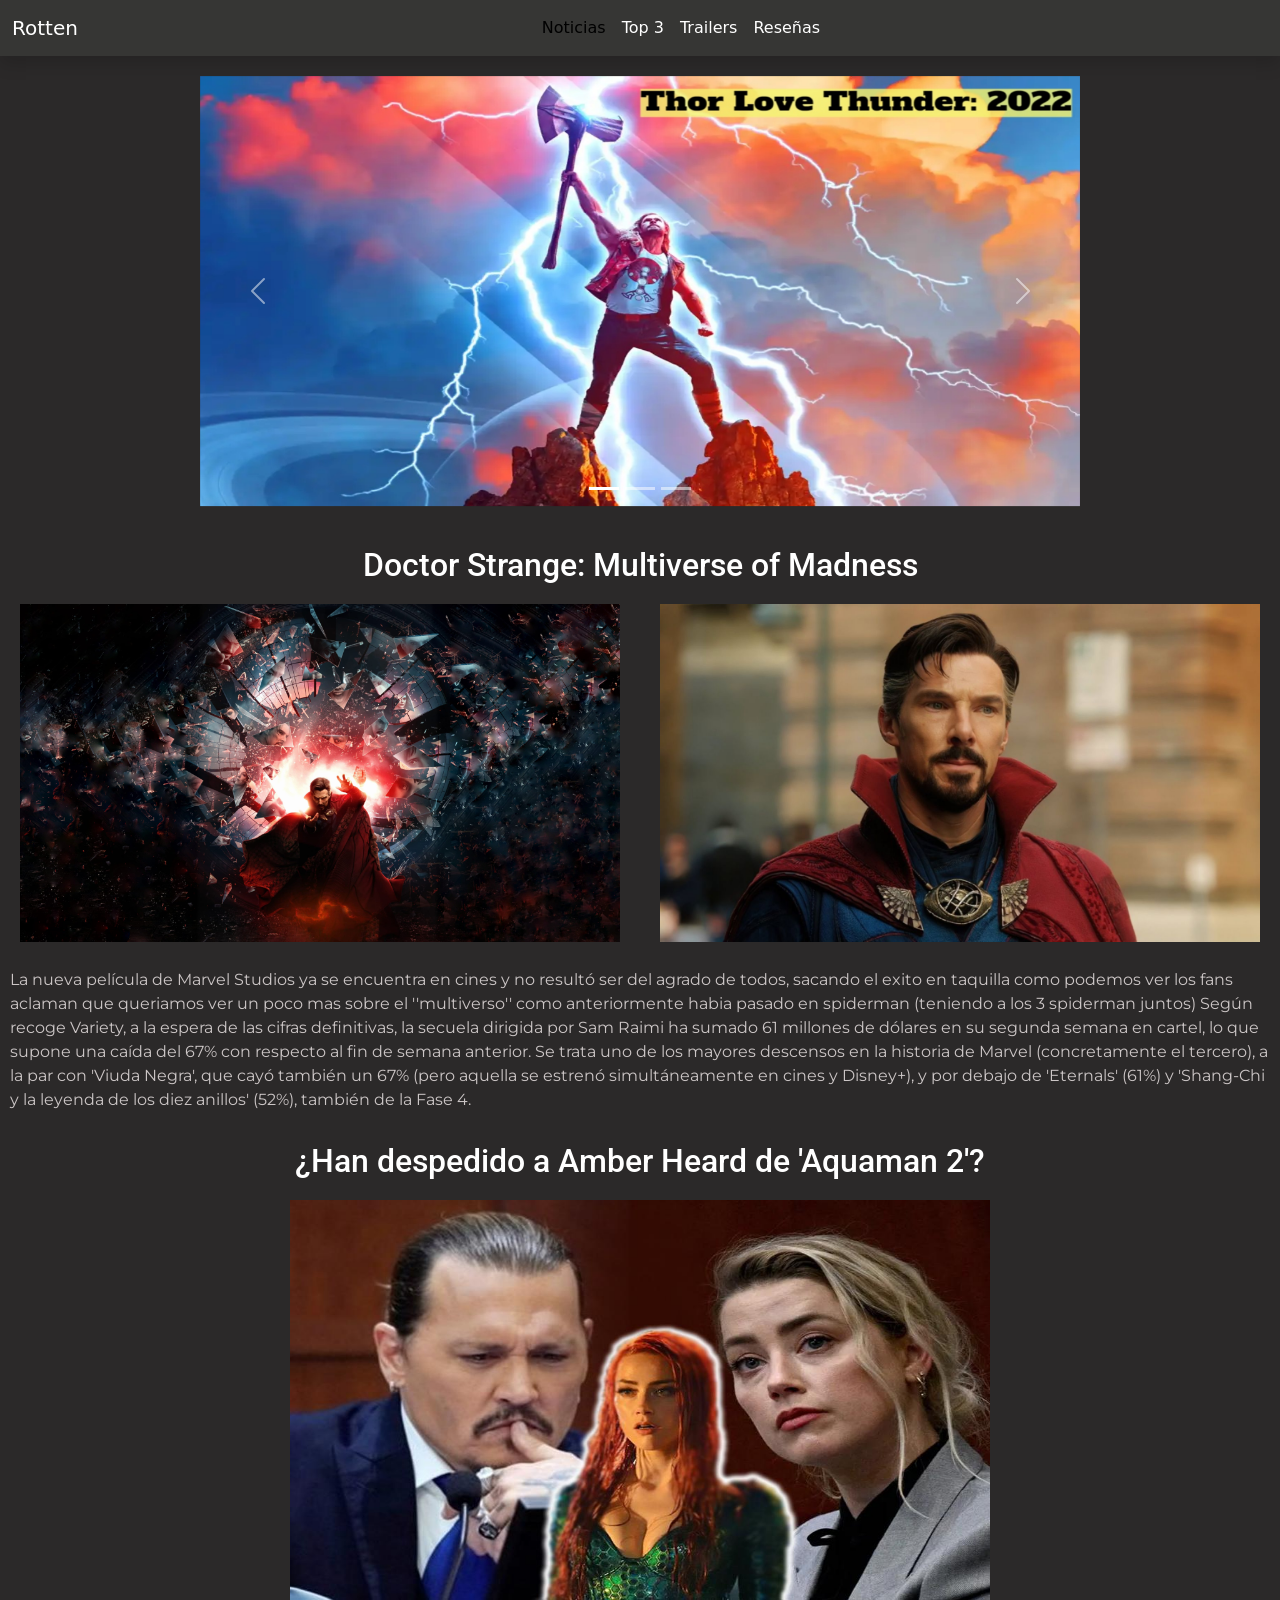
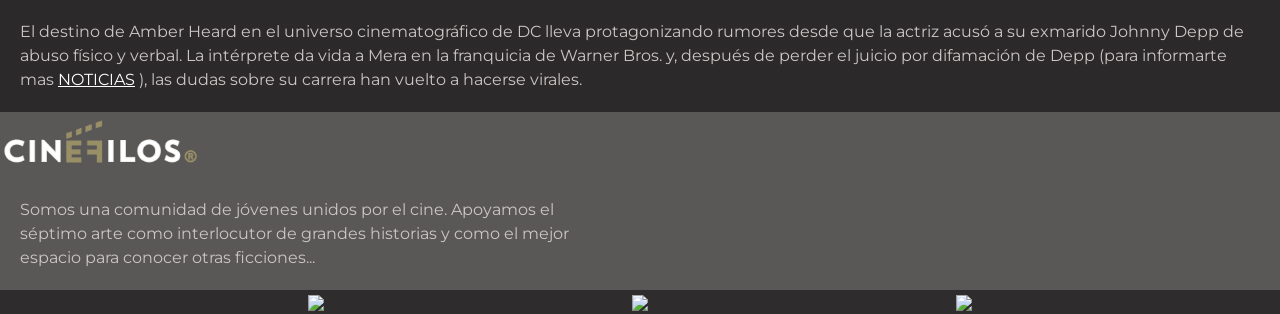
==== commit 23d5c280: "aplicado de sass" ====
--- a/index.html
+++ b/index.html
@@ -87,13 +87,13 @@
                 </button>
             </div>
         </article>
-        <div class="titulostrange">
+        <div class="TituloStrange">
             <h2>Doctor Strange: Multiverse of Madness</h2>
         </div>
         <section>
             <figure class="DoctorImagenes">
-                <img src="./secciones/image/doctor.jpg" class="doctorrr" alt="">
-                <img src="./secciones/image/doctor 2.jpg" alt="">
+                <img src="./image/doctor.jpg" class="doctorrr" alt="">
+                <img src="./image/doctor 2.jpg" alt="">
             </figure>
             <article>
                 <div class="texto2">
--- a/css/style.css
+++ b/css/style.css
@@ -1,642 +1,447 @@
 * {
-    margin: 0;
-    padding: 0;
-}
-
-/* Mobile First 480px a 768px*/
-@media (max-width:768px) {
-    .articulo {
-        font-family: 'Indie Flower', cursive;
-        font-family: 'Montserrat', sans-serif;
-        display: flex;
-        justify-content: space-around;
-        flex-direction: row;
-        background-color: rgb(63, 60, 60);
-    }
-
-    .headercolor {
-        color: rgb(54, 54, 52);
-    }
-
-    .navbar-light {
-        background-color: rgb(54, 54, 52);
-    }
-
-    .bg-color2 {
-        color: rgb(54, 54, 52);
-    }
-
-    header h1 {
-        font-size: 3rem;
-        background-color: rgba(65, 59, 59, 0.514);
-    }
-
-    body img {
-        width: 200px;
-    }
-
-    body {
-        background-color: rgb(255, 255, 255);
-    }
-
-    /* links visitados */
-    a:link {
-        color: rgb(255, 255, 255)
-    }
-
-    /* link ya visitado */
-    a:visited {
-        transition: color 0.3s ease;
-        color: rgb(224, 127, 200)
-    }
-
-    /* pasar el mouse por arriba */
-    a:hover {
-        transition: color 0.3s ease;
-        color: #20caf5
-    }
-
-    /* clickear el link o mantener presionado */
-    a:active {
-        transition: color 0.3s ease;
-        color: rgb(255, 0, 0);
-    }
-
-    body {
-        background-color: rgb(44, 41, 43);
-    }
-
-    body p {
-        color: rgb(204, 198, 198);
-        font-size: 1rem;
-        margin: 10px;
-    }
-
-    body h2 {
-        color: rgb(255, 255, 255);
-        margin: 20px;
-    }
-
-    .notices img {
-        width: 400px;
-        height: 200px;
-    }
-
-    body img {
-        margin: 10px;
-    }
-
-    .estrenol {
-        background-color: rgba(0, 0, 0, 0.342);
-    }
-
-    .estrenot {
-        background-color: rgba(0, 0, 0, 0.342);
-    }
-
-    .estrenor {
-        background-color: rgba(0, 0, 0, 0.342);
-    }
-
-    /* .main {
-        margin: 20px;
-    } */
-
-    .grid {
-        display: flex;
-    }
-
-    .grid img {
-        width: 240px;
-    }
-
-    .image img {
-        width: 50px;
-        border: outset;
-    }
-
-    .image {
-        display: flex;
-        justify-content: space-between;
-        margin: 20px;
-    }
-
-    @media only screen and (min-width: 0px) {
-        .grid {
-            display: none;
-        }
-    }
-
-    @media only screen and (min-width: 0px) {
-        .doctorrr {
-            display: none;
-        }
-    }
-
-    @media only screen and (min-width: 0px) {
-        .ImagenTexto {
-            display: none;
-        }
-    }
-
-    footer img {
-        width: 50px;
-    }
-
-    .redes {
-        background-color: rgb(34, 37, 34);
-        display: flex;
-        flex-direction: row;
-        justify-content: space-around;
-    }
-
-    @media only screen and (min-width: 0px) {
-        .cinefilo {
-            display: none;
-        }
-    }
-
-    @media only screen and (min-width: 0px) {
-        .seguinos {
-            display: none;
-        }
-    }
-}
-
-/* desktop */
-@media (min-width:720px) {
-
-    /* esta seccion vendria a ser los links de la barra header */
-    .articulo {
-        height: 60px;
-        font-family: 'Indie Flower', cursive;
-        font-family: 'Montserrat', sans-serif;
-        display: flex;
-        justify-content: space-around;
-        flex-direction: row;
-        text-shadow: 4px 4px 4px rgb(0, 0, 0);
-        font-size: 1.5rem;
-        background-color: rgb(88, 84, 84);
-        padding: 10px;
-    }
-
-    .image img {
-        width: 80px;
-        border-style: outset;
-    }
-
-    .image {
-        display: flex;
-        justify-content: center;
-        justify-content: space-around;
-        height: 200px;
-    }
-
-    .NoticiasMenu img {
-        width: 500px;
-        padding: 10px;
-    }
-
-    .NoticiasMenu {
-        color: white;
-    }
-
-    .doctor2 img {
-        width: 500px;
-        padding: 10px;
-    }
-
-    .ParrafoDoctor {
-        padding: 10px;
-        width: 500px;
-        color: rgb(255, 255, 255);
-        background-color: rgba(0, 0, 0, 0.226);
-        font-size: 1rem;
-        font-family: 'Montserrat', sans-serif;
-    }
-
-    .NoticiasMenu h2 {
-        display: flex;
-        justify-content: center;
-        height: 50px;
-        font-size: 2.5rem;
-    }
-
-    .redes {
-        display: flex;
-        justify-content: end;
-    }
-
-    /* links visitados */
-    a:link {
-        color: rgb(255, 255, 255)
-    }
-
-    /* link ya visitado */
-    a:visited {
-        transition: color 0.3s ease;
-        color: rgb(0, 0, 0)
-    }
-
-    /* pasar el mouse por arriba */
-    a:hover {
-        transition: color 0.3s ease;
-        color: #1e649c
-    }
-
-    /* clickear el link o mantener presionado */
-    a:active {
-        transition: color 0.3s ease;
-        color: rgb(99, 78, 78);
-    }
-
-    body {
-        /* background-image: url(./image/fondo2.jpg); */
-        background-color: rgb(43, 41, 41);
-    }
-
-    .ultimotrailer {
-        color: white;
-    }
-
-    .parrafotrailer {
-        color: white;
-    }
-
-    .grid img {
-        width: 900px;
-        height: 450px;
-        padding: 10px;
-        cursor: pointer;
-        box-shadow: 0px 0px 0px black;
-    }
-
-    .grid {
-        display: flex;
-        justify-content: center;
-        padding: 10px;
-    }
-
-    .ImagenTexto {
-        font-family: 'Montserrat', sans-serif;
-        display: flex;
-    }
-
-    .thor {
-        position: absolute;
-        top: 490px;
-        left: 230px;
-        background-color: rgba(0, 0, 0, 0.616);
-        color: white;
-        text-shadow: 4px 4px 4px rgb(0, 0, 0);
-        cursor: pointer;
-    }
-
-    .trailer {
-        position: absolute;
-        top: 520px;
-        left: 100px;
-        font-size: 1.5rem;
-        background-color: rgba(0, 0, 0, 0.616);
-        color: white;
-        text-shadow: 4px 4px 4px rgb(0, 0, 0);
-        cursor: pointer;
-    }
-
-    .resident {
-        position: absolute;
-        top: 480px;
-        left: 920px;
-        font-size: 1.5rem;
-        background-color: rgba(0, 0, 0, 0.616);
-        color: white;
-        text-shadow: 4px 4px 4px rgb(0, 0, 0);
-        cursor: pointer;
-    }
-
-    .trailer2 {
-        position: absolute;
-        top: 515px;
-        left: 780px;
-        font-size: 1.4rem;
-        background-color: rgba(0, 0, 0, 0.616);
-        color: white;
-        text-shadow: 4px 4px 4px rgb(0, 0, 0);
-        cursor: pointer;
-    }
-
-    .cinefilo {
-        display: flex;
-        flex-direction: column;
-    }
-
-    .cinefilo img {
-        width: 200px;
-    }
-
-    .redes img {
-        width: 50px;
-    }
-
-    footer {
-        background-color: rgb(90, 87, 87);
-    }
-
-    .cinefilo p {
-        width: 600px;
-        font-family: 'Montserrat', sans-serif;
-        line-height: 1.5rem;
-        padding: 10px;
-    }
-
-    .redes {
-        display: flex;
-        justify-content: flex-end;
-        justify-content: space-evenly;
-        background-color: rgba(0, 0, 0, 0.493);
-    }
-
-    .seguinos {
-        display: flex;
-        justify-content: center;
-        font-family: 'Montserrat', sans-serif;
-        color: #ffffffcc;
-        font-size: 0.8rem;
-        padding: 10px;
-    }
-
-    .titulo1 {
-        display: flex;
-        justify-content: center;
-        font-family: 'Montserrat', sans-serif;
-        height: 100px;
-        font-size: 1.5rem;
-    }
-
-    .top img {
-        width: 600px;
-        height: 300px;
-        margin: 10px;
-    }
-
-    .top {
-        display: flex;
-        flex-direction: column;
-        align-items: center;
-    }
-
-    .top p {
-        width: 1000px;
-        color: white;
-        font-family: 'Montserrat', sans-serif;
-        line-height: 1.5rem;
-    }
-
-    .top h2 {
-        font-size: 2rem;
-        color: white;
-        font-family: 'Montserrat', sans-serif;
-        text-shadow: 4px 4px 4px rgb(0, 0, 0);
-        margin: 20px;
-    }
-
-    .TituloTop h2 {
-        display: flex;
-        justify-content: center;
-        font-size: 2rem;
-        color: white;
-        margin: 30px;
-        text-shadow: 4px 4px 4px rgb(0, 0, 0);
-    }
-
-    .notices {
-        margin: 10px;
-        display: flex;
-        align-items: center;
-    }
-
-    .notices img {
-        width: 700px;
-        height: 400px;
-    }
-
-    .notices {
-        display: flex;
-        flex-direction: column;
-    }
-
-    .notices .titu {
-        display: flex;
-        justify-content: center;
-    }
-
-    .notices p {
-        width: 900px;
-        font-family: 'Montserrat', sans-serif;
-        line-height: 1.5rem;
-        margin: 10px;
-        color: white;
-    }
-
-    .notices h2 {
-        width: 750px;
-        font-family: 'Montserrat', sans-serif;
-        margin: 10px;
-        color: white;
-    }
-
-    .Trailer {
-        margin: 10px;
-        display: flex;
-        flex-direction: column;
-        align-items: center;
-    }
-
-    .Trailer p {
-        width: 900px;
-        font-family: 'Montserrat', sans-serif;
-        line-height: 1.5rem;
-        margin: 10px;
-        color: white;
-    }
-
-    .Trailer h2 {
-        font-family: 'Montserrat', sans-serif;
-        margin: 20px;
-        color: white;
-    }
-
-    .Trailer h3 {
-        color: white;
-        font-family: 'Montserrat', sans-serif;
-        font-size: 1rem;
-        margin: 20px;
-    }
-
-    .estrenor {
-        border: outset;
-        font-size: 0.5rem;
-        background-color: rgba(0, 0, 0, 0.39);
-    }
-
-    .estrenol {
-        border: outset;
-        font-size: 0.5rem;
-        background-color: rgba(0, 0, 0, 0.39);
-    }
-
-    .estrenot {
-        border: outset;
-        font-size: 0.5rem;
-        background-color: rgba(0, 0, 0, 0.39);
-    }
-
-    .formulario {
-        background-color: rgb(61, 62, 65);
-        border-radius: 2rem;
-        display: grid;
-        grid-template-columns: 1fr;
-        text-align: center;
-        width: min(60rem, 100%);
-        padding-bottom: 1rem;
-        margin-top: 1rem;
-        font-size: 1.6rem;
-        line-height: 1.5;
-    }
-
-    .contenedor {
-        max-width: 120rem;
-        margin: 0 auto;
-    }
-}
-
-.box {
+  margin: 0;
+  padding: 0; }
+
+@media (min-width: 720px) {
+  .inicio h2 {
+    font-family: 'Roboto', sans-serif; }
+  .inicio p {
+    font-family: 'Montserrat', sans-serif;
+    margin: 10px; }
+  .grid {
+    display: flex; }
+  .grid img {
+    width: 240px; }
+  .grid img {
+    width: 900px;
+    height: 450px;
+    padding: 10px;
+    cursor: pointer;
+    box-shadow: 0px 0px 0px black; }
+  .grid {
+    display: flex;
+    justify-content: center;
+    padding: 10px; } }
+
+@media (max-width: 768px) {
+  .redes {
+    background-color: #222522;
+    display: flex;
+    flex-direction: row;
+    justify-content: space-around; }
+  .estrenol {
+    background-color: rgba(0, 0, 0, 0.342);
+    color: white; }
+  .estrenot {
+    background-color: rgba(0, 0, 0, 0.342);
+    color: white; }
+  .estrenor {
+    background-color: rgba(0, 0, 0, 0.342);
+    color: white; }
+  .grid img {
+    width: 240px; }
+  .image img {
+    width: 50px;
+    border: outset; }
+  .image {
+    display: flex;
+    justify-content: space-between;
+    margin: 20px; }
+  .MainSemanal p {
+    color: black; }
+  .headercolor {
+    color: #363634; }
+  .navbar-light {
+    background-color: #363634; }
+  .bg-color2 {
+    color: #363634; }
+  header h1 {
+    font-size: 3rem;
+    background-color: rgba(65, 59, 59, 0.514); }
+  body img {
+    width: 90%; }
+  .TopSemanal img {
+    width: 95%; }
+  .formularioo {
+    margin: 80px; }
+  label {
+    color: white; }
+  body {
+    background-color: white; }
+  body {
+    background-color: #2c292b; }
+  body p {
+    color: #ccc6c6;
+    font-size: 1rem;
+    margin: 10px; }
+  body h2 {
+    color: white;
+    margin: 20px; }
+  .notices img {
+    width: 400px;
+    height: 200px; }
+  body img {
+    margin: 10px; }
+  footer img {
+    width: 50px; }
+  .navbar-color1 .navbar-toggler-icon {
+    background-image: url("data:image/svg+xml,%3csvg xmlns='http://www.w3.org/2000/svg' viewBox='0 0 30 30'%3e%3cpath stroke='rgba%280, 0, 0, 0.55%29' stroke-linecap='round' stroke-miterlimit='10' stroke-width='2' d='M4 7h22M4 15h22M4 23h22'/%3e%3c/svg%3e"); } }
+
+@media (min-width: 720px) {
+  .MainSemanal p {
+    color: black; }
+  .headercolor {
+    color: #363634; }
+  .navbar-light {
+    background-color: #363634; }
+  .bg-color2 {
+    color: #363634; }
+  header h1 {
+    font-size: 3rem;
+    background-color: rgba(65, 59, 59, 0.514); }
+  body {
+    background-color: white; }
+  /* links visitados */
+  a:link {
+    color: white; }
+  /* link ya visitado */
+  a:visited {
+    transition: color 0.3s ease;
+    color: #e07fc8; }
+  /* pasar el mouse por arriba */
+  a:hover {
+    transition: color 0.3s ease;
+    color: #20caf5; }
+  /* clickear el link o mantener presionado */
+  a:active {
+    transition: color 0.3s ease;
+    color: red; }
+  body {
+    background-color: #2c292b; }
+  body p {
+    color: #ccc6c6;
+    font-size: 1rem;
+    margin: 10px; }
+  body h2 {
+    color: white;
+    margin: 20px; }
+  .estrenol {
+    background-color: rgba(0, 0, 0, 0.342);
+    color: white; }
+  .estrenot {
+    background-color: rgba(0, 0, 0, 0.342);
+    color: white; }
+  .estrenor {
+    background-color: rgba(0, 0, 0, 0.342);
+    color: white; }
+  .redes {
+    background-color: #222522;
+    display: flex;
+    flex-direction: row;
+    justify-content: space-around; }
+  .NoticiasMenu {
+    color: white; }
+  .ultimotrailer {
+    color: white; }
+  .parrafotrailer {
+    color: white; }
+  body {
+    /* background-image: url(./image/fondo2.jpg); */
+    background-color: #2b2929; }
+  .navbar-color1 {
+    background-color: #363634; }
+  .bg-color2 {
+    color: white; }
+  .headercolor a {
+    color: white; }
+  .formularioo {
+    color: white; }
+  .TopSemanal {
+    background-color: #363634; }
+  .TopSemanal h2 {
+    color: white; } }
+
+@media (min-width: 720px) {
+  body img {
+    width: 200px; }
+  .notices img {
+    width: 400px;
+    height: 200px; }
+  .image img {
+    width: 50px;
+    border: outset; }
+  .image {
+    display: flex;
+    justify-content: space-between;
+    margin: 20px; }
+  footer img {
+    width: 50px; }
+  .image img {
+    width: 80px;
+    border-style: outset; }
+  .image {
+    display: flex;
+    justify-content: center;
+    justify-content: space-around;
+    height: 200px; }
+  .NoticiasMenu img {
+    width: 500px;
+    padding: 10px; }
+  .doctor2 img {
+    width: 500px;
+    padding: 10px; }
+  .cinefilo img {
+    width: 200px; }
+  .redes img {
+    width: 50px; }
+  .top img {
+    width: 600px;
+    height: 300px;
+    margin: 10px; }
+  .notices img {
+    width: 700px;
+    height: 400px; }
+  .DoctorImagenes img {
+    width: 600px; }
+  .aquaman2 img {
+    width: 700px;
+    height: 400px; } }
+
+@media (min-width: 720px) {
+  .NoticiasMenu h2 {
+    display: flex;
+    justify-content: center;
+    height: 50px;
+    font-size: 2.5rem; }
+  .top h2 {
+    font-size: 2rem;
+    color: white;
+    font-family: 'Montserrat', sans-serif;
+    text-shadow: 4px 4px 4px black;
+    margin: 20px; }
+  .TituloTop h2 {
+    display: flex;
+    justify-content: center;
+    font-size: 2rem;
+    color: white;
+    margin: 30px;
+    text-shadow: 4px 4px 4px black; }
+  .notices h2 {
+    width: 750px;
+    font-family: 'Montserrat', sans-serif;
+    margin: 10px;
+    color: white; }
+  .Trailer h2 {
+    font-family: 'Montserrat', sans-serif;
+    margin: 20px;
+    color: white; }
+  .TituloAquaman h2 {
+    font-size: 2rem; }
+  .MainTexto h2 {
+    font-size: 1rem; }
+  .maintop h2 {
+    font-family: 'Roboto', sans-serif; }
+  .MainNoticias h2 {
+    font-family: 'Roboto', sans-serif; }
+  .Trailer h2 {
+    font-size: 2rem;
+    font-family: 'Roboto', sans-serif; }
+  .Trailer h3 {
+    color: white;
+    font-family: 'Montserrat', sans-serif;
+    font-size: 1rem;
+    margin: 20px; }
+  .cinefilo p {
+    width: 600px;
+    font-family: 'Montserrat', sans-serif;
+    line-height: 1.5rem;
+    padding: 10px; }
+  .top p {
+    width: 1000px;
+    color: white;
+    font-family: 'Montserrat', sans-serif;
+    line-height: 1.5rem; }
+  .notices p {
+    width: 900px;
+    font-family: 'Montserrat', sans-serif;
+    line-height: 1.5rem;
+    margin: 10px;
+    color: white; }
+  .Trailer p {
+    width: 900px;
+    font-family: 'Montserrat', sans-serif;
+    line-height: 1.5rem;
+    margin: 10px;
+    color: white; }
+  .MainNoticias p {
+    font-family: 'Montserrat', sans-serif; }
+  .ParrafoDoctor {
+    padding: 10px;
+    width: 500px;
+    color: white;
+    background-color: rgba(0, 0, 0, 0.226);
+    font-size: 1rem;
+    font-family: 'Montserrat', sans-serif; }
+  .ImagenTexto {
+    font-family: 'Montserrat', sans-serif;
+    display: flex; }
+  .titulo1 {
+    display: flex;
+    justify-content: center;
+    font-family: 'Montserrat', sans-serif;
+    height: 100px;
+    font-size: 1.5rem; }
+  .TituloStrange {
+    display: flex;
+    justify-content: center;
+    color: white;
+    font-family: 'Montserrat', sans-serif; }
+  .texto2 {
+    display: flex;
+    justify-content: center;
+    color: white; }
+  .TituloAquaman {
+    display: flex;
+    justify-content: center;
+    color: white;
+    font-family: 'Montserrat', sans-serif; }
+  .AquamanTexto2 {
+    display: flex;
+    justify-content: center;
+    color: white;
+    margin: 10px; } }
+
+@media (max-width: 768px) {
+  .articulo {
+    font-family: 'Indie Flower', cursive;
+    font-family: 'Montserrat', sans-serif;
+    display: flex;
+    justify-content: space-around;
+    flex-direction: row;
+    background-color: #3f3c3c; } }
+
+@media only screen and (max-width: 768px) and (min-width: 0px) {
+  .grid {
+    display: none; } }
+
+@media only screen and (max-width: 768px) and (min-width: 0px) {
+  .cinefilo {
+    display: none; } }
+
+@media only screen and (max-width: 768px) and (min-width: 0px) {
+  .seguinos {
+    display: none; } }
+
+@media only screen and (max-width: 768px) and (min-width: 0px) {
+  .doctorrr {
+    display: none; } }
+
+@media only screen and (max-width: 768px) and (min-width: 0px) {
+  .ImagenTexto {
+    display: none; } }
+
+@media (min-width: 720px) {
+  .articulo {
+    height: 60px;
+    font-family: 'Indie Flower', cursive;
+    font-family: 'Montserrat', sans-serif;
+    display: flex;
+    justify-content: space-around;
+    flex-direction: row;
+    text-shadow: 4px 4px 4px black;
+    font-size: 1.5rem;
+    background-color: #585454;
+    padding: 10px; }
+  .redes {
+    display: flex;
+    justify-content: end; }
+  body {
+    /* background-image: url(./image/fondo2.jpg); */
+    background-color: #2b2929; }
+  .thor {
+    position: absolute;
+    top: 490px;
+    left: 230px;
+    background-color: rgba(0, 0, 0, 0.616);
+    color: white;
+    text-shadow: 4px 4px 4px black;
+    cursor: pointer; }
+  .resident {
+    position: absolute;
+    top: 480px;
+    left: 920px;
+    font-size: 1.5rem;
+    background-color: rgba(0, 0, 0, 0.616);
+    color: white;
+    text-shadow: 4px 4px 4px black;
+    cursor: pointer; }
+  .cinefilo {
+    display: flex;
+    flex-direction: column; }
+  footer {
+    background-color: #5a5757; }
+  .redes {
+    display: flex;
+    justify-content: flex-end;
+    justify-content: space-evenly;
+    background-color: rgba(0, 0, 0, 0.493); }
+  .seguinos {
+    display: flex;
+    justify-content: center;
+    font-family: 'Montserrat', sans-serif;
+    color: #ffffffcc;
+    font-size: 0.8rem;
+    padding: 10px; }
+  .top {
+    display: flex;
+    flex-direction: column;
+    align-items: center; }
+  .notices {
+    margin: 10px;
+    display: flex;
+    align-items: center; }
+  .notices {
+    display: flex;
+    flex-direction: column; }
+  .notices .titu {
+    display: flex;
+    justify-content: center; }
+  .Trailer {
+    margin: 10px;
+    display: flex;
+    flex-direction: column;
+    align-items: center; }
+  .estrenor {
+    border: outset;
+    font-size: 0.5rem;
+    background-color: rgba(0, 0, 0, 0.39); }
+  .estrenol {
+    border: outset;
+    font-size: 0.5rem;
+    background-color: rgba(0, 0, 0, 0.39); }
+  .estrenot {
+    border: outset;
+    font-size: 0.5rem;
+    background-color: rgba(0, 0, 0, 0.39); }
+  .contenedor {
+    max-width: 120rem;
+    margin: 0 auto; }
+  .box {
     border-radius: 6px;
     transition-property: all;
-    transition-duration: 2s;
-}
-
-.box:hover {
-    transform: scale(2);
-}
-
-.navbar-color1 {
-    background-color: rgb(54, 54, 52);
-}
-
-.bg-color2 {
-    color: rgb(255, 255, 255);
-}
-
-.headercolor a {
-    color: white;
-}
-
-/* .bodymenu {
-    display: flex;
-} */
-.DoctorImagenes {
+    transition-duration: 2s; }
+  .box:hover {
+    transform: scale(2); }
+  .DoctorImagenes {
     display: flex;
     flex-direction: row;
     justify-content: center;
-    justify-content: space-around;
-}
-
-.DoctorImagenes img {
-    width: 600px;
-}
-
-.titulostrange {
-    display: flex;
-    justify-content: center;
-    color: white;
-    font-family: 'Montserrat', sans-serif;
-}
-
-.texto2 {
-    display: flex;
-    justify-content: center;
-    color: white;
-}
-
-.TituloAquaman {
-    display: flex;
-    justify-content: center;
-    color: white;
-    font-family: 'Montserrat', sans-serif;
-}
-
-.TituloAquaman h2 {
-    font-size: 2rem;
-}
-
-.aquaman2 img {
-    width: 700px;
-    height: 400px;
-}
-
-.aquaman2 {
-    display: flex;
-    justify-content: center;
-}
-
-.AquamanTexto2 {
-    display: flex;
-    justify-content: center;
-    color: white;
-    margin: 10px;
-}
-
-.formularioo {
-    margin: 100px;
-}
-
-.formularioo {
-    color: white;
-}
-
-.maintexto h2 {
-    font-size: 1rem;
-}
-
-.maintop h2 {
-    font-family: 'Roboto', sans-serif;
-}
-
-.MainNoticias h2 {
-    font-family: 'Roboto', sans-serif;
-}
-
-.MainNoticias p {
-    font-family: 'Montserrat', sans-serif;
-}
-
-.inicio h2 {
-    font-family: 'Roboto', sans-serif;
-}
-
-.inicio p {
-    font-family: 'Montserrat', sans-serif;
-    margin: 10px;
-}
-
-.Trailer h2 {
-    font-size: 2rem;
-    font-family: 'Roboto', sans-serif;
-}
-
-.TopSemanal {
-    background-color: rgb(54, 54, 52);
-}
-
-.MainSemanal {
-    margin: 10px;
-}
-
-.TopSemanal h2 {
-    color: white;
-}
-
-.navbar-color1 .navbar-toggler-icon {
-    background-image: url("data:image/svg+xml,%3csvg xmlns='http://www.w3.org/2000/svg' viewBox='0 0 30 30'%3e%3cpath stroke='rgba%280, 0, 0, 0.55%29' stroke-linecap='round' stroke-miterlimit='10' stroke-width='2' d='M4 7h22M4 15h22M4 23h22'/%3e%3c/svg%3e")
-}+    justify-content: space-around; }
+  .aquaman2 {
+    display: flex;
+    justify-content: center; }
+  .formularioo {
+    margin: 100px; }
+  .Trailer iframe {
+    width: 100%;
+    height: 100%; } }
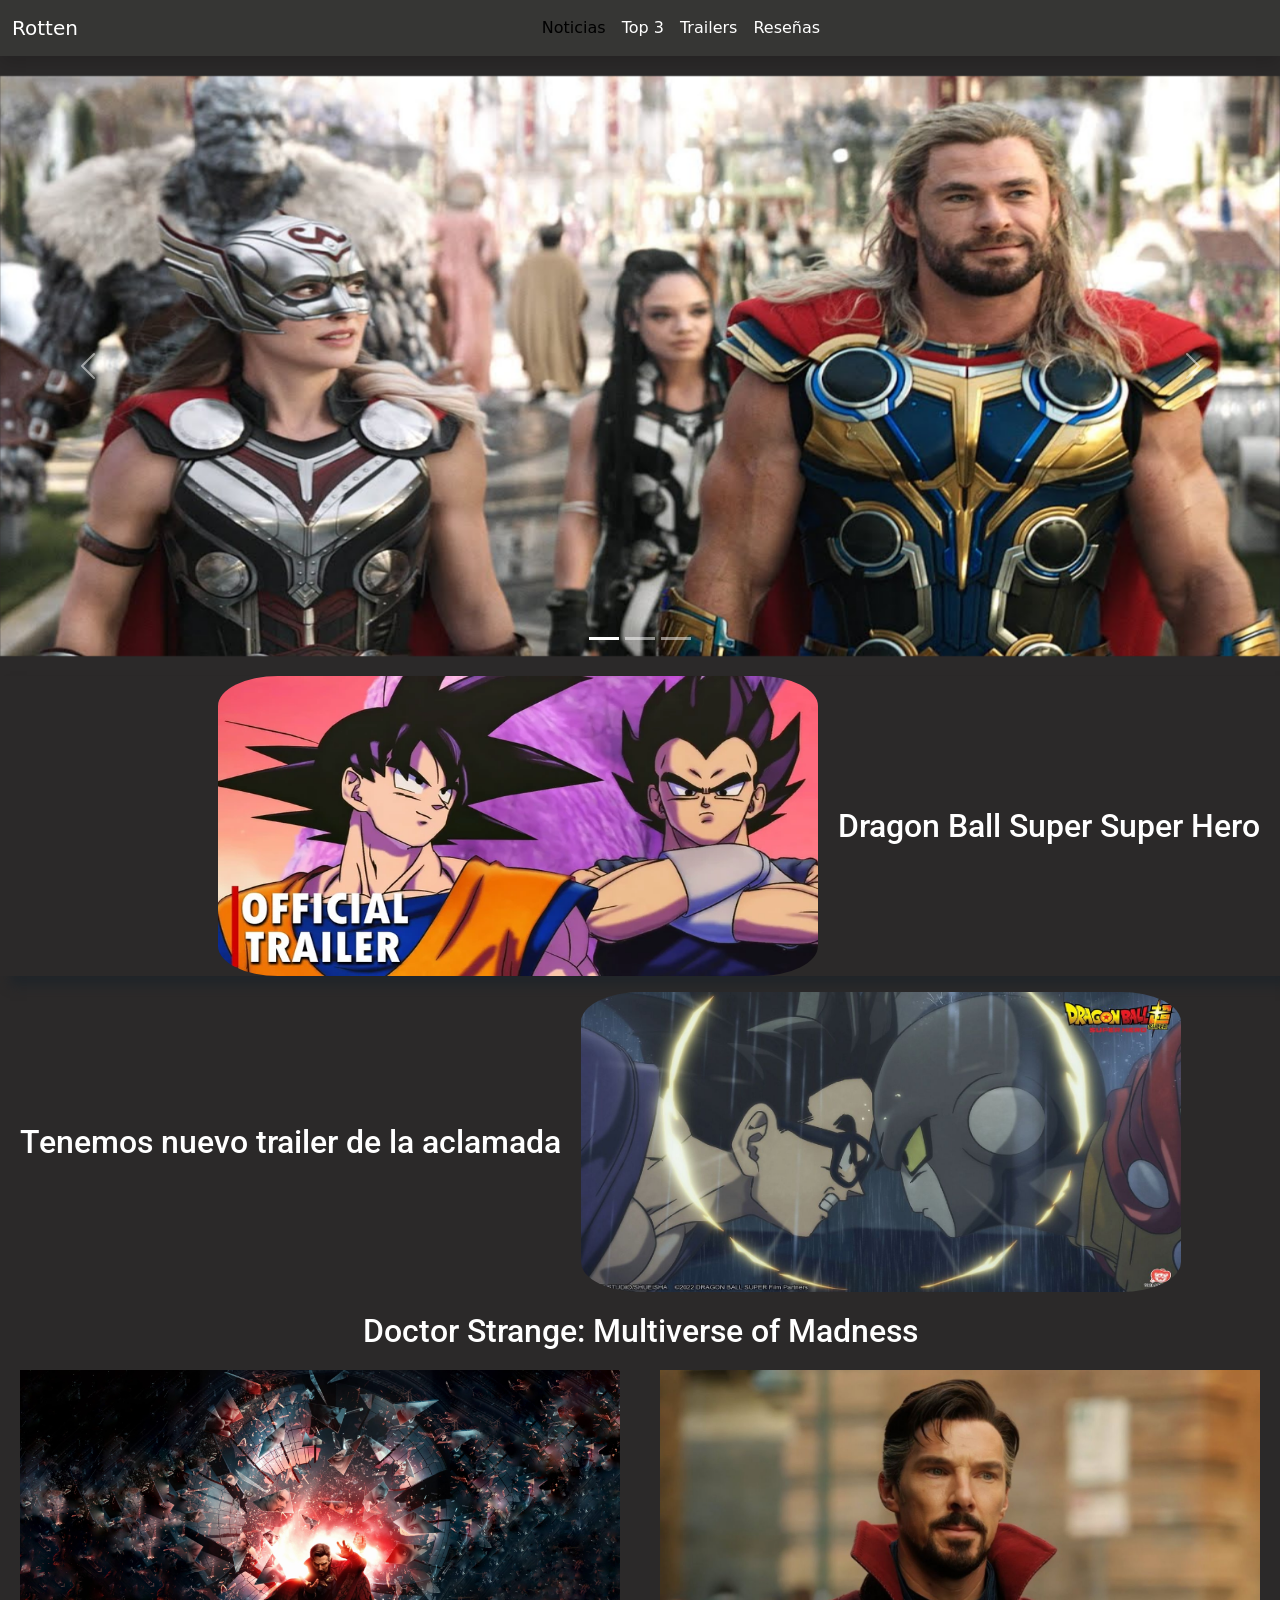
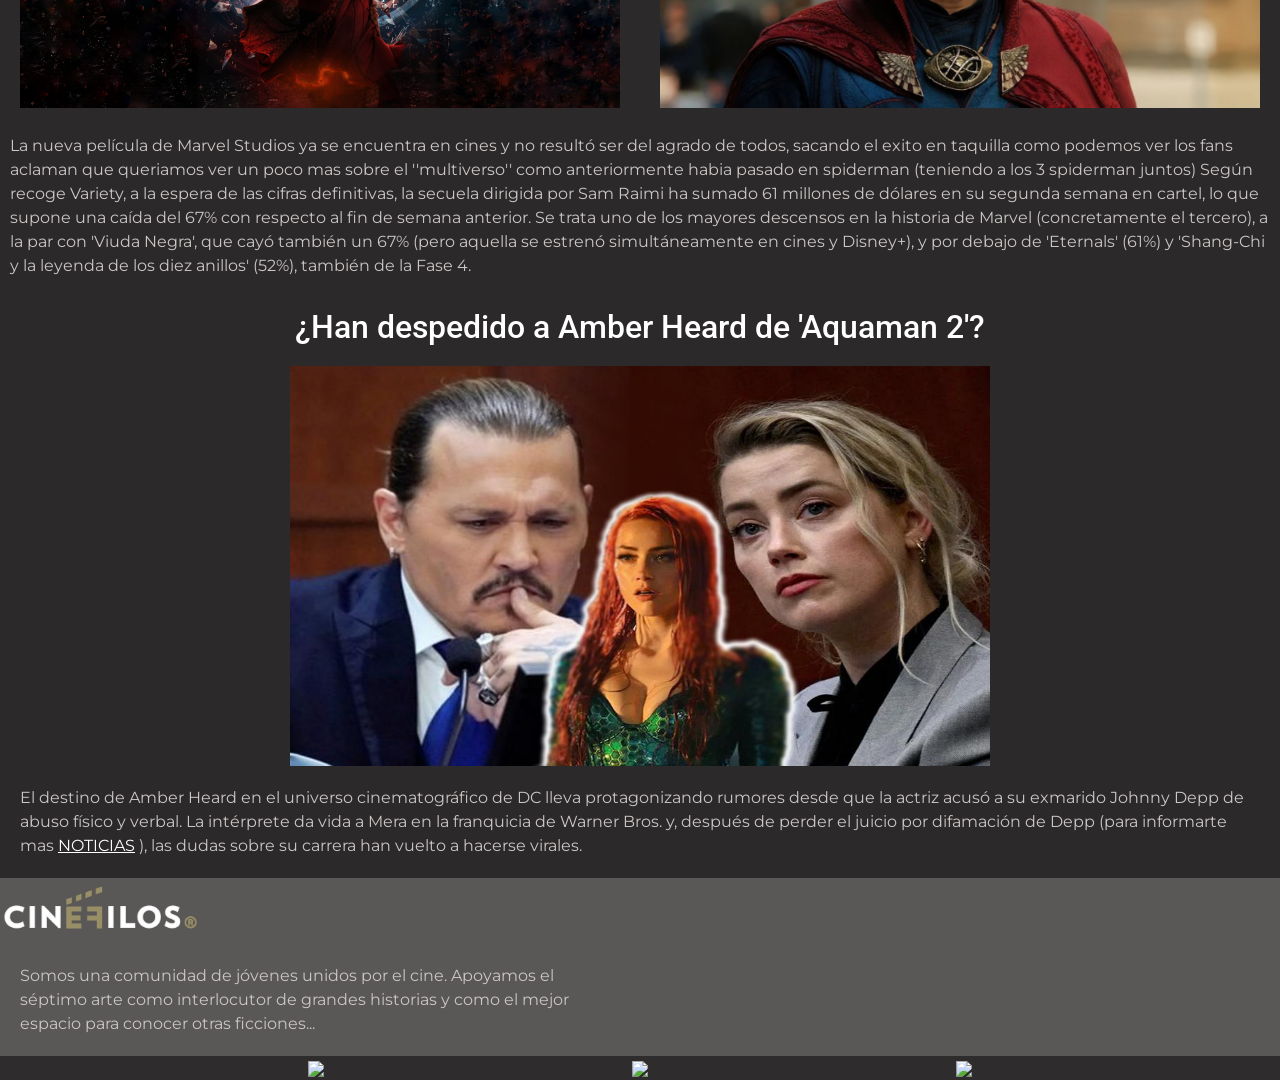
==== commit 5d197312: "cambios en el index y top, agregado de keywords mas sass II" ====
--- a/index.html
+++ b/index.html
@@ -5,6 +5,9 @@
     <meta charset="UTF-8">
     <meta http-equiv="X-UA-Compatible" content="IE=edge">
     <meta name="viewport" content="width=device-width, initial-scale=1.0">
+    <meta name="description"
+        content="¿Estas buscando que ver?, Peliculas top todo lo que buscas sobre cine RottenSlashers...">
+    <meta name="keywords" content="Peliculas,Cine,Series,Marvel,UCM">
     <link href="https://cdn.jsdelivr.net/npm/bootstrap@5.1.3/dist/css/bootstrap.min.css" rel="stylesheet"
         integrity="sha384-1BmE4kWBq78iYhFldvKuhfTAU6auU8tT94WrHftjDbrCEXSU1oBoqyl2QvZ6jIW3" crossorigin="anonymous">
     <title>Rotten Slashers</title>
@@ -61,17 +64,17 @@
                 <div class="carousel-inner">
                     <div class="carousel-item active">
                         <a href="./secciones/trailers.html">
-                            <img src="./image/edit.jpg" class="d-block w-60" alt="...">
+                            <img src="./image/THOR NUEVO FINAL.jpg" class="d-block w-90" alt="...">
                         </a>
                     </div>
                     <div class="carousel-item">
                         <a href="./secciones/noticias.html">
-                            <img src="./image/johnny condiciones.jpg" class="d-block w-60" alt="...">
+                            <img src="./image/jonnyambernuevo.jpg" class="d-block w-90" alt="...">
                         </a>
                     </div>
                     <div class="carousel-item">
                         <a href="./secciones/trailers.html">
-                            <img src="./image/Resident-evil-44.jpg" class="d-block w-60" alt="...">
+                            <img src="./image/GOKU FINAL.jpg" class="d-block w-90" alt="...">
                         </a>
                     </div>
                 </div>
@@ -87,6 +90,24 @@
                 </button>
             </div>
         </article>
+        <div class="media">
+            <figure class="dragon">
+                <div>
+                    <h2>Dragon Ball Super Super Hero</h2>
+                </div>
+                <div class="dragon2">
+                    <img class="imagenes-medidas" src="./image/og-image (1).jpg" alt="">
+                </div>
+            </figure>
+            <article class="gohan">
+                <div>
+                    <h2>Tenemos nuevo trailer de la aclamada</h2>
+                </div>
+                <div class="gohan2">
+                    <img src="./image/gohan.jpg" alt="">
+                </div>
+            </article>
+        </div>
         <div class="TituloStrange">
             <h2>Doctor Strange: Multiverse of Madness</h2>
         </div>
--- a/css/style.css
+++ b/css/style.css
@@ -1,6 +1,8 @@
-* {
-  margin: 0;
-  padding: 0; }
+.imagenes-medidas, .gohan img {
+  width: 600px;
+  height: 300px;
+  border-radius: 10%;
+  border-color: black; }
 
 @media (min-width: 720px) {
   .inicio h2 {
@@ -13,8 +15,8 @@
   .grid img {
     width: 240px; }
   .grid img {
-    width: 900px;
-    height: 450px;
+    width: 1300px;
+    height: 600px;
     padding: 10px;
     cursor: pointer;
     box-shadow: 0px 0px 0px black; }
@@ -95,7 +97,7 @@
   .navbar-light {
     background-color: #363634; }
   .bg-color2 {
-    color: #363634; }
+    background-color: #363634; }
   header h1 {
     font-size: 3rem;
     background-color: rgba(65, 59, 59, 0.514); }
@@ -160,6 +162,9 @@
     background-color: #363634; }
   .TopSemanal h2 {
     color: white; } }
+
+.dragon h1 {
+  color: white; }
 
 @media (min-width: 720px) {
   body img {
@@ -207,6 +212,27 @@
     width: 700px;
     height: 400px; } }
 
+.gohan {
+  display: flex;
+  align-items: center;
+  background-image: url(https://thathashtagshow.com/wp-content/uploads/2022/06/DBSSH-1.jpg);
+  background-position: center;
+  background-size: cover; }
+
+.animales {
+  display: flex;
+  justify-content: space-around; }
+
+.card {
+  display: flex;
+  justify-content: center; }
+  .card--topsito {
+    background-color: #363634;
+    display: flex;
+    flex-direction: column;
+    align-items: center;
+    font-family: 'Montserrat', sans-serif; }
+
 @media (min-width: 720px) {
   .NoticiasMenu h2 {
     display: flex;
@@ -310,6 +336,10 @@
     justify-content: center;
     color: white;
     margin: 10px; } }
+
+@media only screen and (max-width: 768px) and (min-width: 0px) {
+  .media {
+    display: none; } }
 
 @media (max-width: 768px) {
   .articulo {
@@ -445,3 +475,121 @@
   .Trailer iframe {
     width: 100%;
     height: 100%; } }
+
+.dragon {
+  display: flex;
+  flex-direction: row-reverse;
+  box-shadow: 10px 10px 10px;
+  display: flex;
+  align-items: center;
+  background-image: url(https://i0.wp.com/codigoespagueti.com/wp-content/uploads/2022/06/goku-vegeta-dragon-ball-super-super-hero.jpg?resize=1280%2C720&quality=80&ssl=1);
+  background-repeat: no-repeat;
+  background-position: center;
+  background-size: cover; }
+
+.dragon2:hover img {
+  transform: scale(1.1);
+  transition-duration: 2s;
+  cursor: pointer; }
+
+.gohan2:hover img {
+  transform: scale(1.1);
+  transition-duration: 2s;
+  cursor: pointer; }
+
+@media only screen and (max-width: 768px) and (min-width: 0px) {
+  .animales {
+    display: none; } }
+
+.spiderman1-fondo {
+  width: 400px;
+  height: 200px;
+  background-image: url("/image/spiderman1.jpg");
+  background-repeat: no-repeat;
+  background-position: center;
+  background-size: cover; }
+
+.spiderman2-fondo {
+  width: 400px;
+  height: 200px;
+  background-image: url("/image/spiderman2.jpg");
+  background-repeat: no-repeat;
+  background-position: center;
+  background-size: cover; }
+
+.spiderman3-fondo {
+  width: 400px;
+  height: 200px;
+  background-image: url("/image/spiderman3.jpg");
+  background-repeat: no-repeat;
+  background-position: center;
+  background-size: cover; }
+
+.btn--twitter {
+  background-color: #ffffff80; }
+
+.btn--instagram {
+  background-color: #ffffff80; }
+
+.btn--discord {
+  background-color: #ffffff80; }
+
+.btn--twitter {
+  background-repeat: no-repeat;
+  background-position: center;
+  background-size: cover;
+  width: 100px;
+  background-color: #363634;
+  color: rgba(255, 255, 255, 0.726); }
+
+.redess {
+  display: flex;
+  margin: 10px;
+  padding: 10px;
+  justify-content: space-around;
+  background-repeat: no-repeat;
+  background-position: center;
+  background-size: cover;
+  font-family: 'Roboto', sans-serif; }
+
+.btn--instagram {
+  background-repeat: no-repeat;
+  background-position: center;
+  background-size: cover;
+  background-color: #363634;
+  color: rgba(255, 255, 255, 0.726);
+  width: 130px; }
+
+.btn--discord {
+  background-repeat: no-repeat;
+  background-position: center;
+  background-size: cover;
+  width: 130px;
+  background-color: #363634;
+  color: rgba(255, 255, 255, 0.726); }
+
+.spiderman1-fondo {
+  border: solid;
+  border-radius: 5%;
+  cursor: pointer; }
+
+.spiderman2-fondo {
+  border: solid;
+  border-radius: 5%;
+  cursor: pointer; }
+
+.spiderman3-fondo {
+  border: solid;
+  border-radius: 5%;
+  cursor: pointer; }
+
+.animales h2 {
+  color: white;
+  text-shadow: 4px 4px 4px black;
+  background-color: rgba(255, 255, 255, 0.356);
+  width: 270px;
+  font-family: 'Montserrat', sans-serif; }
+
+* {
+  margin: 0;
+  padding: 0; }
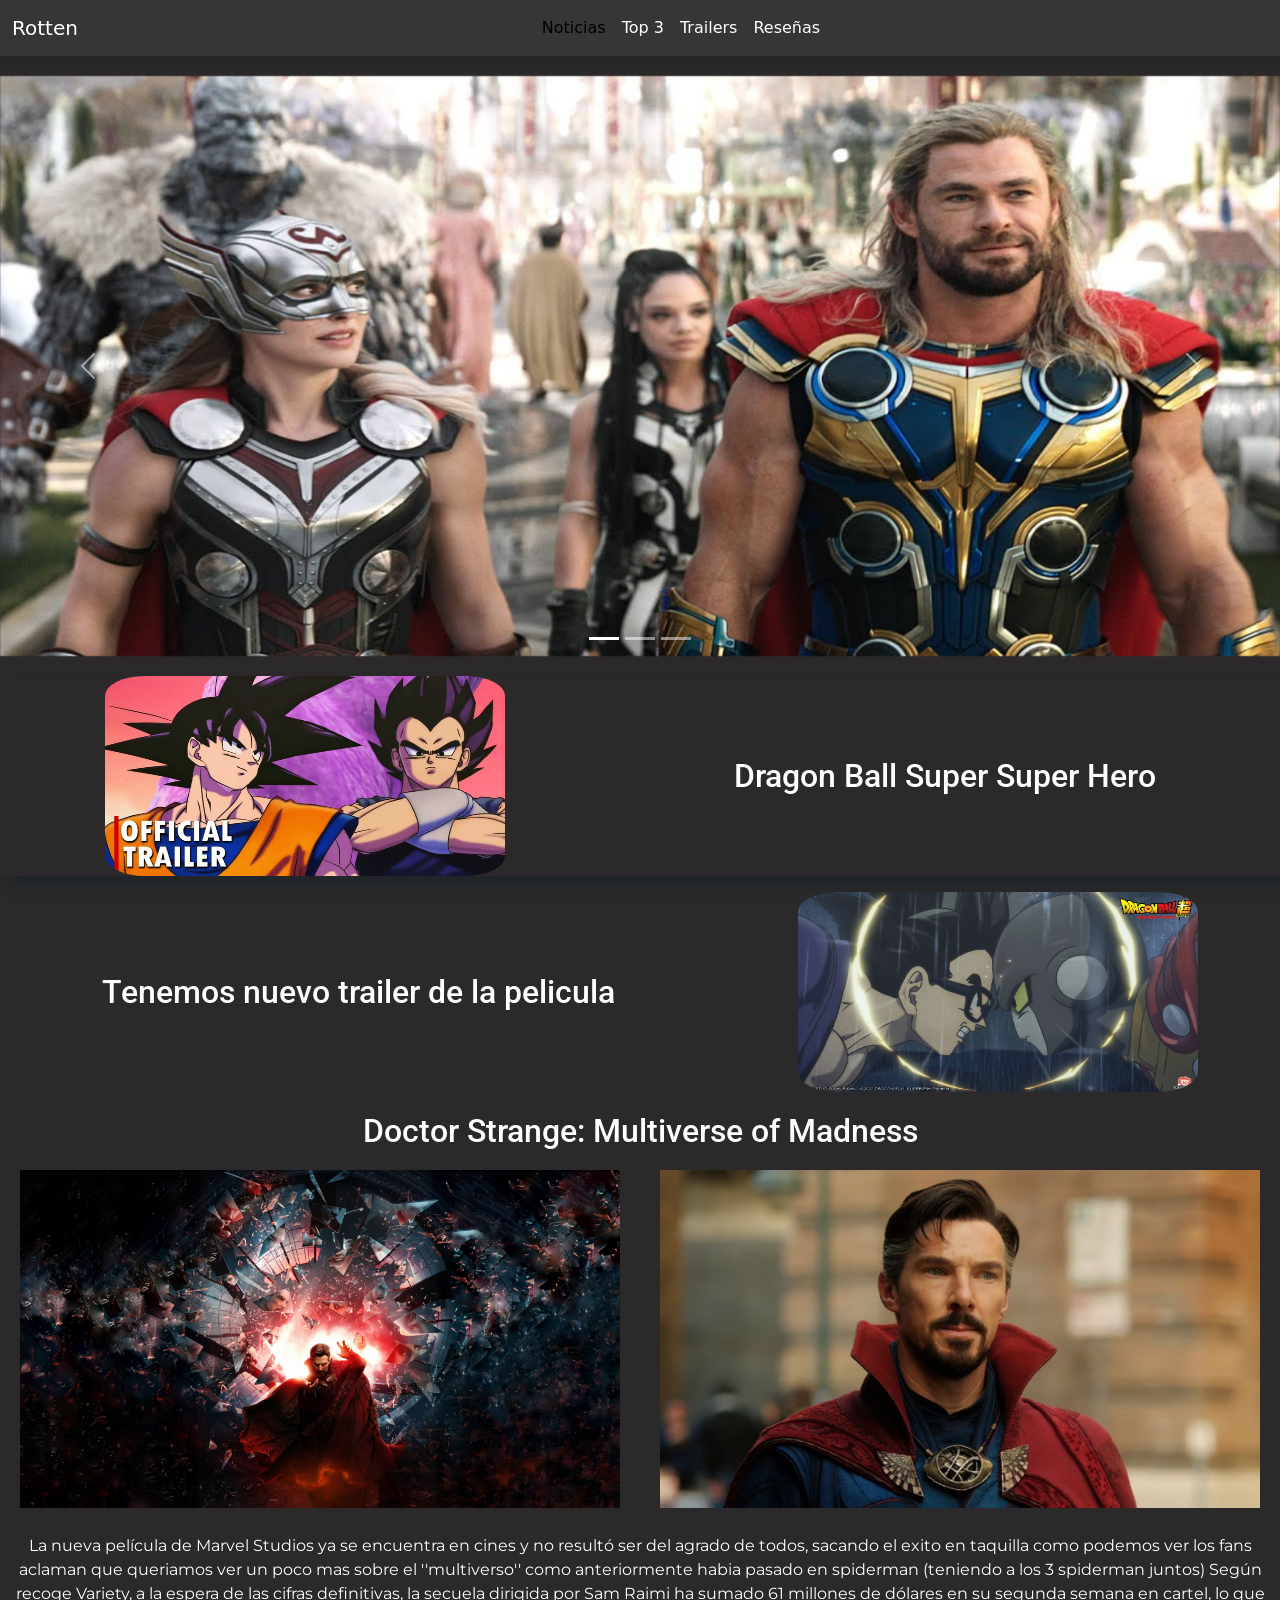
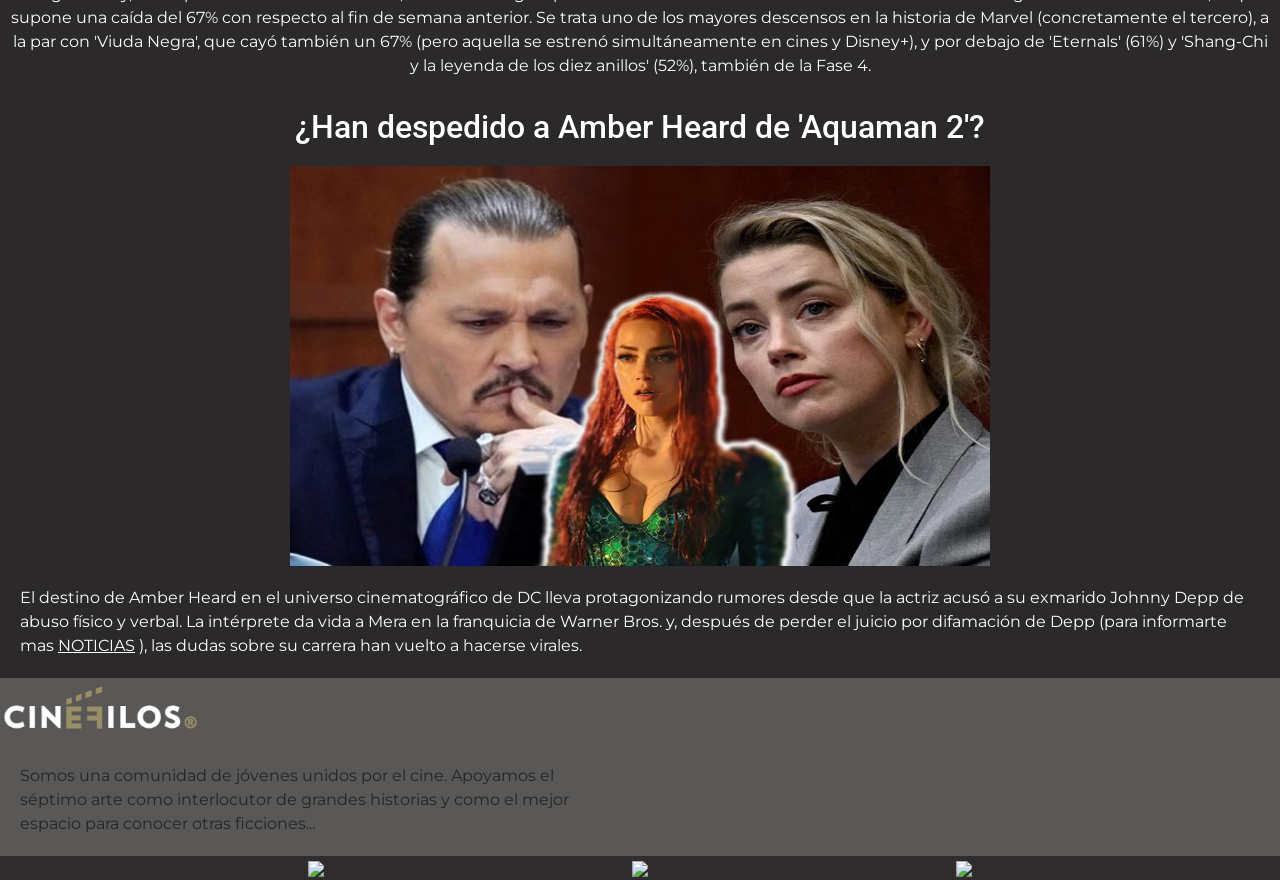
==== commit 0336e410: "cambios de animaciones y agregado de texto mas fotos" ====
--- a/index.html
+++ b/index.html
@@ -11,6 +11,7 @@
     <link href="https://cdn.jsdelivr.net/npm/bootstrap@5.1.3/dist/css/bootstrap.min.css" rel="stylesheet"
         integrity="sha384-1BmE4kWBq78iYhFldvKuhfTAU6auU8tT94WrHftjDbrCEXSU1oBoqyl2QvZ6jIW3" crossorigin="anonymous">
     <title>Rotten Slashers</title>
+    <link href="https://unpkg.com/aos@2.3.1/dist/aos.css" rel="stylesheet">
     <link rel="stylesheet" href="./css/style.css">
     <link rel="preconnect" href="https://fonts.googleapis.com">
     <link rel="preconnect" href="https://fonts.gstatic.com" crossorigin>
@@ -64,17 +65,17 @@
                 <div class="carousel-inner">
                     <div class="carousel-item active">
                         <a href="./secciones/trailers.html">
-                            <img src="./image/THOR NUEVO FINAL.jpg" class="d-block w-90" alt="...">
+                            <img src="./image/THOR NUEVO FINAL.jpg" class="d-block w-90" alt="Thor of Thunder">
                         </a>
                     </div>
                     <div class="carousel-item">
                         <a href="./secciones/noticias.html">
-                            <img src="./image/jonnyambernuevo.jpg" class="d-block w-90" alt="...">
+                            <img src="./image/jonnyambernuevo.jpg" class="d-block w-90" alt="Johnny Depp juicio">
                         </a>
                     </div>
                     <div class="carousel-item">
                         <a href="./secciones/trailers.html">
-                            <img src="./image/GOKU FINAL.jpg" class="d-block w-90" alt="...">
+                            <img src="./image/GOKU FINAL.jpg" class="d-block w-90" alt="Goku Nueva pelicula">
                         </a>
                     </div>
                 </div>
@@ -91,20 +92,20 @@
             </div>
         </article>
         <div class="media">
-            <figure class="dragon">
+            <figure class="dragon" data-aos="fade-right">
                 <div>
                     <h2>Dragon Ball Super Super Hero</h2>
                 </div>
                 <div class="dragon2">
-                    <img class="imagenes-medidas" src="./image/og-image (1).jpg" alt="">
+                    <img class="imagenes-medidas" src="./image/og-image (1).jpg" alt="imagen de la peli de dbs">
                 </div>
             </figure>
-            <article class="gohan">
+            <article class="gohan" data-aos="fade-up">
                 <div>
-                    <h2>Tenemos nuevo trailer de la aclamada</h2>
+                    <h2>Tenemos nuevo trailer de la pelicula</h2>
                 </div>
                 <div class="gohan2">
-                    <img src="./image/gohan.jpg" alt="">
+                    <img src="./image/gohan.jpg" alt="gohan">
                 </div>
             </article>
         </div>
@@ -113,8 +114,8 @@
         </div>
         <section>
             <figure class="DoctorImagenes">
-                <img src="./image/doctor.jpg" class="doctorrr" alt="">
-                <img src="./image/doctor 2.jpg" alt="">
+                <img src="./image/doctor.webp" class="doctorrr" alt="poster">
+                <img src="./image/doctor 2.webp" alt="poster">
             </figure>
             <article>
                 <div class="texto2">
@@ -136,7 +137,7 @@
                     </div>
                 </div>
                 <div class="aquaman2">
-                    <img src="./image/aquaman.jpg" alt="">
+                    <img src="./image/aquaman.webp" alt="aquaman poster">
                 </div>
                 <div class="AquamanTexto2">
                     <p>El destino de Amber Heard en el universo cinematográfico de DC lleva protagonizando rumores desde
@@ -149,7 +150,7 @@
         </section>
         <footer>
             <div class="cinefilo">
-                <img src="./image/SIN-FONDO-1.png" alt="">
+                <img src="./image/SIN-FONDO-1.png" alt="imagen footer">
                 <p>Somos una comunidad de jóvenes unidos por el cine.
                     Apoyamos el séptimo arte como interlocutor de grandes historias
                     y como el mejor espacio para conocer otras ficciones...</p>
@@ -173,6 +174,10 @@
     <script src="https://cdn.jsdelivr.net/npm/bootstrap@5.1.3/dist/js/bootstrap.bundle.min.js"
         integrity="sha384-ka7Sk0Gln4gmtz2MlQnikT1wXgYsOg+OMhuP+IlRH9sENBO0LRn5q+8nbTov4+1p" crossorigin="anonymous">
     </script>
+    <script src="https://unpkg.com/aos@2.3.1/dist/aos.js"></script>
+    <script>
+        AOS.init();
+    </script>
 </body>
 
 </html>
--- a/css/style.css
+++ b/css/style.css
@@ -31,15 +31,6 @@
     display: flex;
     flex-direction: row;
     justify-content: space-around; }
-  .estrenol {
-    background-color: rgba(0, 0, 0, 0.342);
-    color: white; }
-  .estrenot {
-    background-color: rgba(0, 0, 0, 0.342);
-    color: white; }
-  .estrenor {
-    background-color: rgba(0, 0, 0, 0.342);
-    color: white; }
   .grid img {
     width: 240px; }
   .image img {
@@ -59,9 +50,13 @@
     color: #363634; }
   header h1 {
     font-size: 3rem;
-    background-color: rgba(65, 59, 59, 0.514); }
+    background-color: rgba(65, 59, 59, 0.514); } }
+
+@media (max-width: 768px) and (min-width: 720px) {
   body img {
-    width: 90%; }
+    width: 90%; } }
+
+@media (max-width: 768px) {
   .TopSemanal img {
     width: 95%; }
   .formularioo {
@@ -73,15 +68,11 @@
   body {
     background-color: #2c292b; }
   body p {
-    color: #ccc6c6;
     font-size: 1rem;
     margin: 10px; }
   body h2 {
     color: white;
     margin: 20px; }
-  .notices img {
-    width: 400px;
-    height: 200px; }
   body img {
     margin: 10px; }
   footer img {
@@ -121,21 +112,46 @@
   body {
     background-color: #2c292b; }
   body p {
-    color: #ccc6c6;
     font-size: 1rem;
     margin: 10px; }
   body h2 {
     color: white;
     margin: 20px; }
   .estrenol {
-    background-color: rgba(0, 0, 0, 0.342);
-    color: white; }
+    color: white;
+    border-radius: 200px;
+    cursor: pointer; }
   .estrenot {
-    background-color: rgba(0, 0, 0, 0.342);
-    color: white; }
+    color: white;
+    border-radius: 200px;
+    cursor: pointer; }
   .estrenor {
-    background-color: rgba(0, 0, 0, 0.342);
-    color: white; }
+    color: white;
+    cursor: pointer; }
+  .estrenor h3 {
+    background-color: rgba(0, 0, 0, 0.123);
+    padding: 10px;
+    border-radius: 100px;
+    background-image: url(/image/re4banner3.webp);
+    background-repeat: no-repeat;
+    background-size: cover;
+    color: #e2dbe2; }
+  .estrenol h3 {
+    background-color: rgba(0, 0, 0, 0.123);
+    padding: 10px;
+    border-radius: 100px;
+    background-image: url(/image/buzzbanner2.webp);
+    background-repeat: no-repeat;
+    background-size: cover;
+    color: #e2dbe2; }
+  .estrenot h3 {
+    background-color: rgba(0, 0, 0, 0.123);
+    padding: 10px;
+    border-radius: 100px;
+    background-image: url(/image/thorbanner.webp);
+    background-repeat: no-repeat;
+    background-size: cover;
+    color: #e2dbe2; }
   .redes {
     background-color: #222522;
     display: flex;
@@ -169,9 +185,6 @@
 @media (min-width: 720px) {
   body img {
     width: 200px; }
-  .notices img {
-    width: 400px;
-    height: 200px; }
   .image img {
     width: 50px;
     border: outset; }
@@ -203,9 +216,6 @@
     width: 600px;
     height: 300px;
     margin: 10px; }
-  .notices img {
-    width: 700px;
-    height: 400px; }
   .DoctorImagenes img {
     width: 600px; }
   .aquaman2 img {
@@ -233,6 +243,147 @@
     align-items: center;
     font-family: 'Montserrat', sans-serif; }
 
+.dragon img {
+  width: 400px;
+  height: 200px; }
+
+.gohan img {
+  width: 400px;
+  height: 200px; }
+
+.dragon {
+  display: flex;
+  justify-content: space-around; }
+
+.gohan {
+  display: flex;
+  justify-content: space-around; }
+
+@media (min-width: 720px) {
+  .notices img {
+    width: 600px;
+    margin: 10px; } }
+
+@media (min-width: 720px) {
+  .imagenTheboys img {
+    margin: 10px 10px 10px 10px;
+    width: 900px;
+    height: 400px; } }
+
+.theboysNoticias {
+  display: flex; }
+
+.imagenTheboys {
+  display: flex; }
+
+.johnyNoticias {
+  display: flex; }
+
+.johnny2Noticias {
+  display: flex; }
+
+.trailerFigurita {
+  display: flex;
+  justify-content: center; }
+
+.trailerFigurita2 {
+  display: flex;
+  justify-content: center; }
+
+.trailerFigurita3 {
+  display: flex;
+  justify-content: center; }
+
+.trailerFigurita4 {
+  display: flex;
+  justify-content: center; }
+
+.trailerFigurita5 {
+  display: flex;
+  justify-content: center; }
+
+.trailersBody {
+  background-repeat: no-repeat;
+  background-size: cover;
+  background-position: center center; }
+
+@media (min-width: 720px) {
+  .trailerImagenes img {
+    width: 600px;
+    margin: 10px; } }
+
+.trailerImagenes h2 {
+  font-size: 1rem; }
+
+.trailerImagenes p {
+  color: white; }
+
+@media (max-width: 720px) {
+  .texto2 {
+    display: flex;
+    justify-content: center;
+    color: white;
+    text-align: center; } }
+
+@media only screen and (max-width: 720px) and (min-width: 0px) {
+  .ada {
+    display: none; } }
+
+@media only screen and (max-width: 720px) and (min-width: 0px) {
+  .buzz {
+    display: none; } }
+
+@media only screen and (max-width: 720px) and (min-width: 0px) {
+  .thor {
+    display: none; } }
+
+@media (max-width: 720px) {
+  .DoctorImagenes img {
+    width: 400px; }
+  .aquaman2 img {
+    width: 400px; }
+  .DoctorImagenes {
+    display: flex;
+    justify-content: center; }
+  .aquaman2 {
+    display: flex;
+    justify-content: center; }
+  .trailerImagenes h3 {
+    color: white; }
+  .trailerImagenes img {
+    width: 270px; }
+  .AquamanTexto2 {
+    display: flex;
+    justify-content: center;
+    color: white;
+    margin: 10px; }
+  .notices p {
+    color: white;
+    display: flex; }
+  .notices h2 {
+    color: white;
+    display: flex; }
+  .notices {
+    display: flex;
+    flex-direction: column; }
+  .notices img {
+    width: 300px; }
+  .theboysNoticias {
+    display: flex;
+    flex-direction: column;
+    align-items: center; }
+  .johnyNoticias {
+    display: flex;
+    flex-direction: column;
+    align-items: center; }
+  .johnny2Noticias {
+    display: flex;
+    flex-direction: column;
+    align-items: center; }
+  .imagenTheboys {
+    display: flex;
+    justify-content: center; } }
+
 @media (min-width: 720px) {
   .NoticiasMenu h2 {
     display: flex;
@@ -253,10 +404,10 @@
     margin: 30px;
     text-shadow: 4px 4px 4px black; }
   .notices h2 {
-    width: 750px;
     font-family: 'Montserrat', sans-serif;
     margin: 10px;
-    color: white; }
+    color: white;
+    text-align: center; }
   .Trailer h2 {
     font-family: 'Montserrat', sans-serif;
     margin: 20px;
@@ -264,7 +415,7 @@
   .TituloAquaman h2 {
     font-size: 2rem; }
   .MainTexto h2 {
-    font-size: 1rem; }
+    font-size: 2rem; }
   .maintop h2 {
     font-family: 'Roboto', sans-serif; }
   .MainNoticias h2 {
@@ -288,11 +439,11 @@
     font-family: 'Montserrat', sans-serif;
     line-height: 1.5rem; }
   .notices p {
-    width: 900px;
     font-family: 'Montserrat', sans-serif;
     line-height: 1.5rem;
     margin: 10px;
-    color: white; }
+    color: white;
+    text-align: center; }
   .Trailer p {
     width: 900px;
     font-family: 'Montserrat', sans-serif;
@@ -325,7 +476,8 @@
   .texto2 {
     display: flex;
     justify-content: center;
-    color: white; }
+    color: white;
+    text-align: center; }
   .TituloAquaman {
     display: flex;
     justify-content: center;
@@ -369,6 +521,17 @@
 @media only screen and (max-width: 768px) and (min-width: 0px) {
   .ImagenTexto {
     display: none; } }
+
+@media (max-width: 768px) {
+  .Trailer h3 {
+    font-size: 1rem;
+    border-style: solid;
+    border-color: #797575; }
+  .Trailer {
+    margin: 10px;
+    display: flex;
+    flex-direction: column;
+    align-items: center; } }
 
 @media (min-width: 720px) {
   .articulo {
@@ -389,9 +552,6 @@
     /* background-image: url(./image/fondo2.jpg); */
     background-color: #2b2929; }
   .thor {
-    position: absolute;
-    top: 490px;
-    left: 230px;
     background-color: rgba(0, 0, 0, 0.616);
     color: white;
     text-shadow: 4px 4px 4px black;
@@ -437,22 +597,34 @@
     display: flex;
     justify-content: center; }
   .Trailer {
-    margin: 10px;
-    display: flex;
-    flex-direction: column;
+    display: flex;
     align-items: center; }
   .estrenor {
-    border: outset;
     font-size: 0.5rem;
-    background-color: rgba(0, 0, 0, 0.39); }
+    display: flex;
+    justify-content: center; }
+  .texto3 {
+    font-family: 'Montserrat', sans-serif;
+    display: flex;
+    justify-content: center;
+    text-align: center; }
   .estrenol {
-    border: outset;
     font-size: 0.5rem;
-    background-color: rgba(0, 0, 0, 0.39); }
+    display: flex;
+    justify-content: center; }
+  .texto1 {
+    font-family: 'Montserrat', sans-serif;
+    display: flex;
+    justify-content: center;
+    text-align: center; }
   .estrenot {
-    border: outset;
     font-size: 0.5rem;
-    background-color: rgba(0, 0, 0, 0.39); }
+    display: flex;
+    justify-content: center; }
+  .texto2 {
+    font-family: 'Montserrat', sans-serif;
+    display: flex;
+    justify-content: center; }
   .contenedor {
     max-width: 120rem;
     margin: 0 auto; }
@@ -472,9 +644,8 @@
     justify-content: center; }
   .formularioo {
     margin: 100px; }
-  .Trailer iframe {
-    width: 100%;
-    height: 100%; } }
+  .Trailer img {
+    width: 600px; } }
 
 .dragon {
   display: flex;
@@ -590,6 +761,66 @@
   width: 270px;
   font-family: 'Montserrat', sans-serif; }
 
+.form-control {
+  background: transparent;
+  border: none;
+  border-bottom: solid 3px #2c98b3;
+  color: whitesmoke; }
+
+.formularioo {
+  border-radius: 2rem;
+  padding: 2rem;
+  color: whitesmoke;
+  margin-bottom: 1cm;
+  border: 10px solid #00fcfcc0;
+  font-size: 20px;
+  background: #222; }
+
+.formularioo Input:focus {
+  background-color: rgba(7, 236, 252, 0.233); }
+
+.form-select {
+  background-color: rgba(0, 238, 255, 0.486); }
+
+.topPelis img {
+  width: 700px;
+  height: auto; }
+
+.topPelis {
+  background-image: url(/image/netflix3.webp); }
+
+.topPelis {
+  display: flex;
+  justify-content: center;
+  background-repeat: no-repeat;
+  background-size: cover;
+  background-position-x: left left;
+  background-position-y: top;
+  padding: 200px; }
+
+.marginFigure h2 {
+  color: white;
+  padding: 20px; }
+
+.marginFigure p {
+  color: white; }
+
+.marginFigure {
+  text-align: center; }
+
+.textoTop {
+  background-color: rgba(0, 0, 0, 0.137);
+  padding: 50px; }
+
+.card {
+  background-color: rgba(0, 0, 0, 0.158);
+  color: white;
+  margin: 10px; }
+
+.nav-tabs .nav-link.active {
+  color: white;
+  background-color: rgba(0, 0, 0, 0.158); }
+
 * {
   margin: 0;
   padding: 0; }
